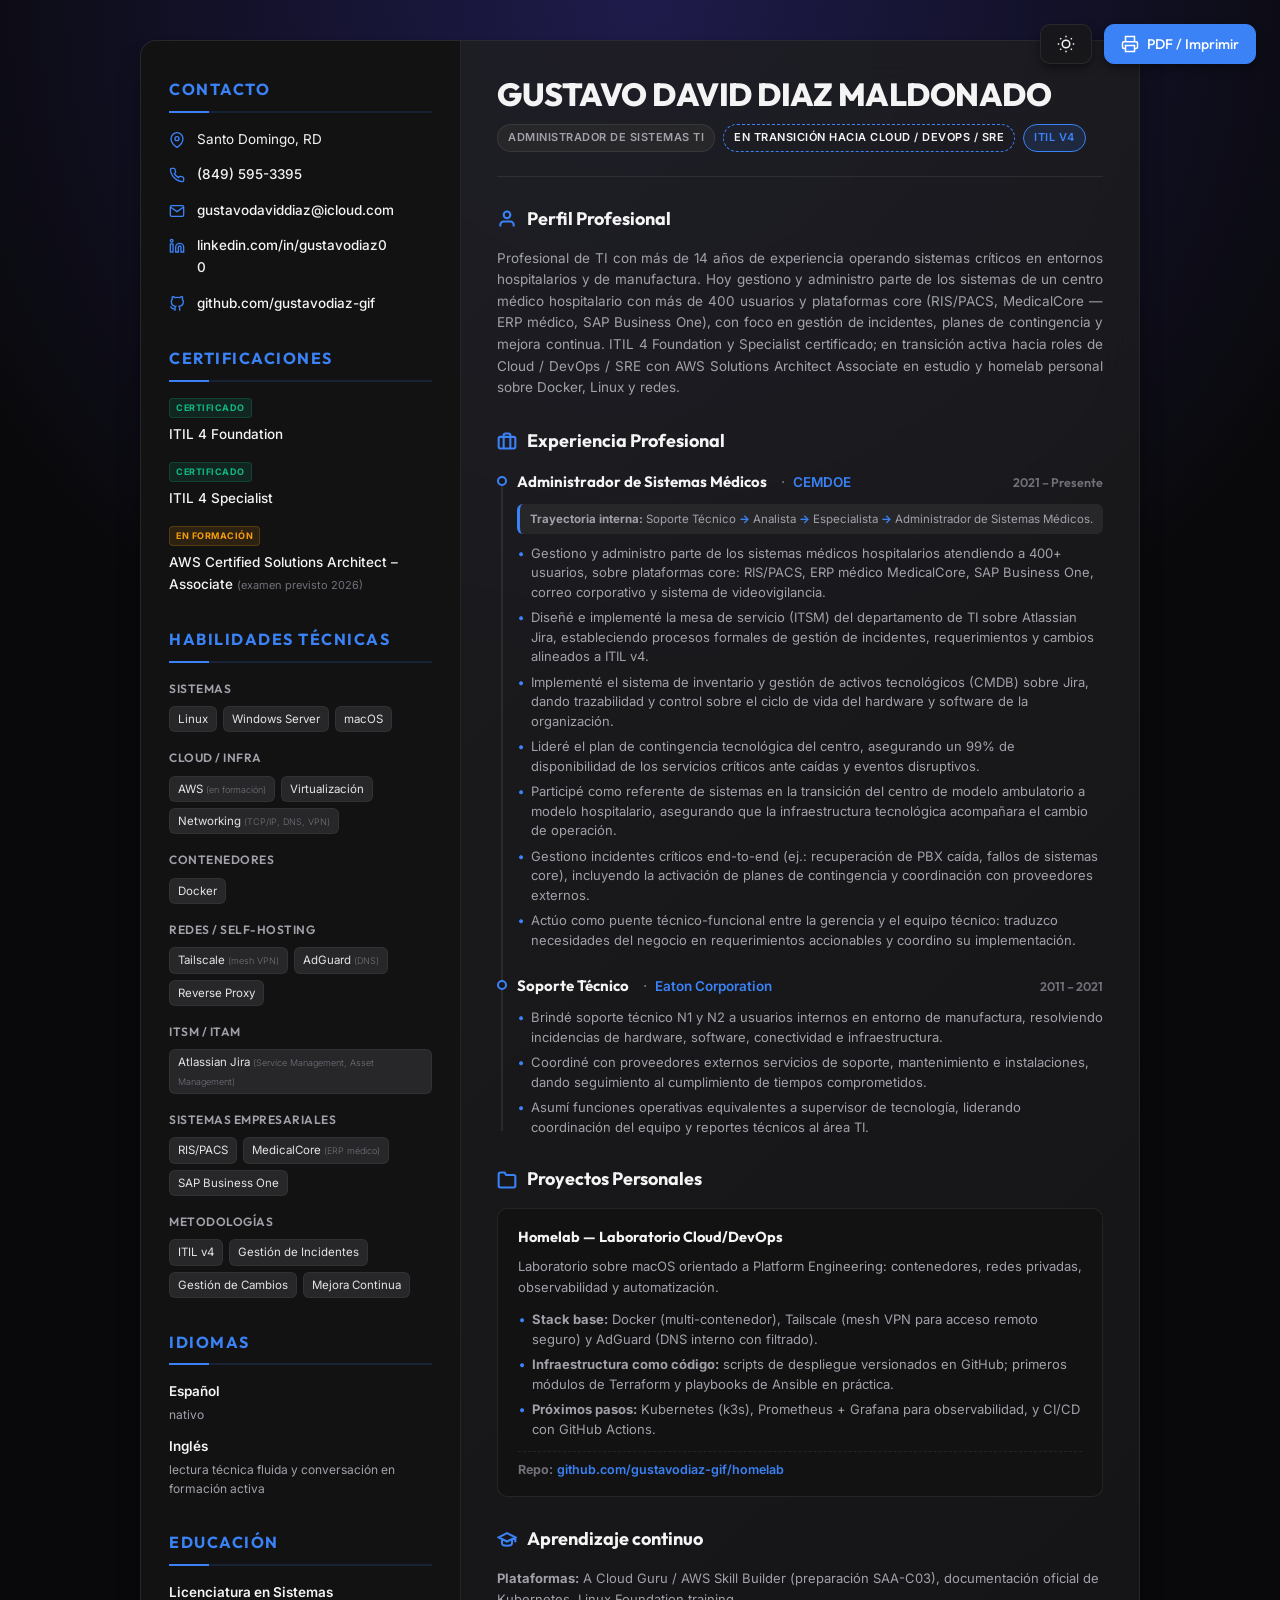
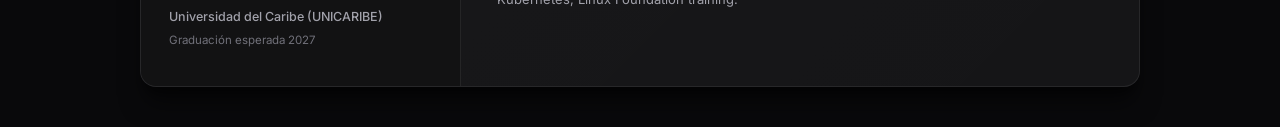
==== index.html @ b0e0de74 "Add files via upload" ====
<!DOCTYPE html>
<html lang="es">
<head>
    <meta charset="UTF-8">
    <meta name="viewport" content="width=device-width, initial-scale=1.0">
    <title>Gustavo David Diaz Maldonado - Administrador de Sistemas TI | Cloud, DevOps & SRE</title>
    <meta name="description" content="CV profesional de Gustavo David Diaz Maldonado, Administrador de Sistemas TI certificado en ITIL v4 y especializándose en Cloud, DevOps y SRE.">
    
    <!-- Open Graph / LinkedIn Metadata -->
    <meta property="og:title" content="Gustavo David Diaz Maldonado - CV Profesional">
    <meta property="og:description" content="Administrador de Sistemas TI en transición activa hacia Cloud / DevOps / SRE. Certificado en ITIL v4. Santo Domingo, RD.">
    <meta property="og:type" content="website">
    <meta property="og:url" content="https://gustavodiaz-gif.github.io/CV/">
    
    <!-- Inline SVG Favicon (Cloud & Code) -->
    <link rel="icon" type="image/svg+xml" href="data:image/svg+xml,<svg xmlns='http://www.w3.org/2000/svg' viewBox='0 0 24 24' fill='%233b82f6'><path d='M19.35 10.04C18.67 6.59 15.64 4 12 4 9.11 4 6.6 5.64 5.35 8.04 2.34 8.36 0 10.91 0 14c0 3.31 2.69 6 6 6h13c2.76 0 5-2.24 5-5 0-2.64-2.05-4.78-4.65-4.96zM19 18H6c-2.21 0-4-1.79-4-4 0-2.05 1.53-3.76 3.56-3.97l1.07-.11.5-.95C8.08 7.14 9.94 6 12 6c2.62 0 4.88 1.86 5.39 4.43l.3 1.5 1.53.11c1.56.1 2.78 1.41 2.78 2.96 0 1.65-1.35 3-3 3z'/></svg>">

    <!-- Google Fonts: Outfit for headings, Inter for body text -->
    <link rel="preconnect" href="https://fonts.googleapis.com">
    <link rel="preconnect" href="https://fonts.gstatic.com" crossorigin>
    <link href="https://fonts.googleapis.com/css2?family=Inter:wght@300;400;500;600;700&family=Outfit:wght@400;500;600;700;800&display=swap" rel="stylesheet">
    <link rel="stylesheet" href="style.css">
</head>
<body class="dark-theme">
    
    <!-- Floating Toolbar for Web Controls -->
    <div class="web-controls" id="webControls">
        <button id="themeToggle" class="control-btn" title="Cambiar Tema" aria-label="Cambiar Tema">
            <svg class="icon sun-icon" viewBox="0 0 24 24" fill="none" stroke="currentColor" stroke-width="2">
                <circle cx="12" cy="12" r="5"></circle>
                <line x1="12" y1="1" x2="12" y2="3"></line>
                <line x1="12" y1="21" x2="12" y2="23"></line>
                <line x1="4.22" y1="4.22" x2="5.64" y2="5.64"></line>
                <line x1="18.36" y1="18.36" x2="19.78" y2="19.78"></line>
                <line x1="1" y1="12" x2="3" y2="12"></line>
                <line x1="21" y1="12" x2="23" y2="12"></line>
                <line x1="4.22" y1="19.78" x2="5.64" y2="18.36"></line>
                <line x1="18.36" y1="5.64" x2="19.78" y2="4.22"></line>
            </svg>
            <svg class="icon moon-icon" viewBox="0 0 24 24" fill="none" stroke="currentColor" stroke-width="2">
                <path d="M21 12.79A9 9 0 1 1 11.21 3 7 7 0 0 0 21 12.79z"></path>
            </svg>
        </button>
        <button id="printBtn" class="control-btn primary-btn" title="Guardar PDF / Imprimir" aria-label="Guardar PDF / Imprimir">
            <svg class="icon" viewBox="0 0 24 24" fill="none" stroke="currentColor" stroke-width="2">
                <polyline points="6 9 6 2 18 2 18 9"></polyline>
                <path d="M6 18H4a2 2 0 0 1-2-2v-5a2 2 0 0 1 2-2h16a2 2 0 0 1 2 2v5a2 2 0 0 1-2 2h-2"></path>
                <rect x="6" y="14" width="12" height="8"></rect>
            </svg>
            <span>PDF / Imprimir</span>
            <span class="btn-tooltip">Destino: 'Guardar como PDF'</span>
        </button>
    </div>

    <!-- Main CV Wrapper -->
    <div class="cv-wrapper" id="cvWrapper">
        <div class="cv-container">
            
            <!-- Left Sidebar (Contact, Education, Certs, Skills, Languages) -->
            <aside class="cv-sidebar">
                
                <!-- Contact Section -->
                <section class="sidebar-section contact-info-section">
                    <h2 class="sidebar-title">Contacto</h2>
                    <ul class="contact-list">
                        <li>
                            <svg class="contact-icon" viewBox="0 0 24 24" fill="none" stroke="currentColor" stroke-width="2">
                                <path d="M21 10c0 7-9 13-9 13s-9-6-9-13a9 9 0 0 1 18 0z"></path>
                                <circle cx="12" cy="10" r="3"></circle>
                            </svg>
                            <span>Santo Domingo, RD</span>
                        </li>
                        <li class="contact-item">
                            <svg class="contact-icon" viewBox="0 0 24 24" fill="none" stroke="currentColor" stroke-width="2">
                                <path d="M22 16.92v3a2 2 0 0 1-2.18 2 19.79 19.79 0 0 1-8.63-3.07 19.5 19.5 0 0 1-6-6 19.79 19.79 0 0 1-3.07-8.67A2 2 0 0 1 4.11 2h3a2 2 0 0 1 2 1.72 12.84 12.84 0 0 0 .7 2.81 2 2 0 0 1-.45 2.11L8.09 9.91a16 16 0 0 0 6 6l1.27-1.27a2 2 0 0 1 2.11-.45 12.84 12.84 0 0 0 2.81.7A2 2 0 0 1 22 16.92z"></path>
                            </svg>
                            <a href="tel:+18495953395">(849) 595-3395</a>
                            <button class="copy-btn" data-copy="(849) 595-3395" title="Copiar Teléfono" aria-label="Copiar Teléfono">
                                <svg class="copy-btn-icon" viewBox="0 0 24 24" fill="none" stroke="currentColor" stroke-width="2.5">
                                    <rect x="9" y="9" width="13" height="13" rx="2" ry="2"></rect>
                                    <path d="M5 15H4a2 2 0 0 1-2-2V4a2 2 0 0 1 2-2h9a2 2 0 0 1 2 2v1"></path>
                                </svg>
                                <span class="copy-tooltip">Copiar</span>
                            </button>
                        </li>
                        <li class="contact-item">
                            <svg class="contact-icon" viewBox="0 0 24 24" fill="none" stroke="currentColor" stroke-width="2">
                                <path d="M4 4h16c1.1 0 2 .9 2 2v12c0 1.1-.9 2-2 2H4c-1.1 0-2-.9-2-2V6c0-1.1.9-2 2-2z"></path>
                                <polyline points="22,6 12,13 2,6"></polyline>
                            </svg>
                            <a href="mailto:gustavodaviddiaz@icloud.com">gustavodaviddiaz@icloud.com</a>
                            <button class="copy-btn" data-copy="gustavodaviddiaz@icloud.com" title="Copiar Correo" aria-label="Copiar Correo">
                                <svg class="copy-btn-icon" viewBox="0 0 24 24" fill="none" stroke="currentColor" stroke-width="2.5">
                                    <rect x="9" y="9" width="13" height="13" rx="2" ry="2"></rect>
                                    <path d="M5 15H4a2 2 0 0 1-2-2V4a2 2 0 0 1 2-2h9a2 2 0 0 1 2 2v1"></path>
                                </svg>
                                <span class="copy-tooltip">Copiar</span>
                            </button>
                        </li>
                        <li class="contact-item">
                            <svg class="contact-icon" viewBox="0 0 24 24" fill="none" stroke="currentColor" stroke-width="2">
                                <path d="M16 8a6 6 0 0 1 6 6v7h-4v-7a2 2 0 0 0-2-2 2 2 0 0 0-2 2v7h-4v-7a6 6 0 0 1 6-6z"></path>
                                <rect x="2" y="9" width="4" height="12"></rect>
                                <circle cx="4" cy="4" r="2"></circle>
                            </svg>
                            <a href="https://linkedin.com/in/gustavodiaz00" target="_blank" rel="noopener noreferrer">linkedin.com/in/gustavodiaz00</a>
                            <button class="copy-btn" data-copy="https://linkedin.com/in/gustavodiaz00" title="Copiar LinkedIn" aria-label="Copiar LinkedIn">
                                <svg class="copy-btn-icon" viewBox="0 0 24 24" fill="none" stroke="currentColor" stroke-width="2.5">
                                    <rect x="9" y="9" width="13" height="13" rx="2" ry="2"></rect>
                                    <path d="M5 15H4a2 2 0 0 1-2-2V4a2 2 0 0 1 2-2h9a2 2 0 0 1 2 2v1"></path>
                                </svg>
                                <span class="copy-tooltip">Copiar</span>
                            </button>
                        </li>
                        <li class="contact-item">
                            <svg class="contact-icon" viewBox="0 0 24 24" fill="none" stroke="currentColor" stroke-width="2">
                                <path d="M9 19c-5 1.5-5-2.5-7-3m14 6v-3.87a3.37 3.37 0 0 0-.94-2.61c3.14-.35 6.44-1.54 6.44-7A5.44 5.44 0 0 0 20 4.77 5.07 5.07 0 0 0 19.91 1S18.73.65 16 2.48a13.38 13.38 0 0 0-7 0C6.27.65 5.09 1 5.09 1A5.07 5.07 0 0 0 5 4.77a5.44 5.44 0 0 0-1.5 3.78c0 5.42 3.3 6.61 6.44 7A3.37 3.37 0 0 0 9 18.13V22"></path>
                            </svg>
                            <a href="https://github.com/gustavodiaz-gif" target="_blank" rel="noopener noreferrer">github.com/gustavodiaz-gif</a>
                            <button class="copy-btn" data-copy="https://github.com/gustavodiaz-gif" title="Copiar GitHub" aria-label="Copiar GitHub">
                                <svg class="copy-btn-icon" viewBox="0 0 24 24" fill="none" stroke="currentColor" stroke-width="2.5">
                                    <rect x="9" y="9" width="13" height="13" rx="2" ry="2"></rect>
                                    <path d="M5 15H4a2 2 0 0 1-2-2V4a2 2 0 0 1 2-2h9a2 2 0 0 1 2 2v1"></path>
                                </svg>
                                <span class="copy-tooltip">Copiar</span>
                            </button>
                        </li>
                    </ul>
                </section>

                <!-- Certifications Section -->
                <section class="sidebar-section certifications-section">
                    <h2 class="sidebar-title">Certificaciones</h2>
                    <ul class="certs-list">
                        <li>
                            <div class="cert-status-badge active">Certificado</div>
                            <span class="cert-name">ITIL 4 Foundation</span>
                        </li>
                        <li>
                            <div class="cert-status-badge active">Certificado</div>
                            <span class="cert-name">ITIL 4 Specialist</span>
                        </li>
                        <li>
                            <div class="cert-status-badge learning">En formación</div>
                            <span class="cert-name">AWS Certified Solutions Architect – Associate <span class="cert-meta">(examen previsto 2026)</span></span>
                        </li>
                    </ul>
                </section>

                <!-- Skills Section -->
                <section class="sidebar-section skills-section">
                    <h2 class="sidebar-title">Habilidades Técnicas</h2>
                    
                    <div class="skill-group">
                        <h3>Sistemas</h3>
                        <div class="skill-badges">
                            <span class="skill-badge">Linux</span>
                            <span class="skill-badge">Windows Server</span>
                            <span class="skill-badge">macOS</span>
                        </div>
                    </div>

                    <div class="skill-group">
                        <h3>Cloud / Infra</h3>
                        <div class="skill-badges">
                            <span class="skill-badge">AWS <small>(en formación)</small></span>
                            <span class="skill-badge">Virtualización</span>
                            <span class="skill-badge">Networking <small>(TCP/IP, DNS, VPN)</small></span>
                        </div>
                    </div>

                    <div class="skill-group">
                        <h3>Contenedores</h3>
                        <div class="skill-badges">
                            <span class="skill-badge">Docker</span>
                        </div>
                    </div>

                    <div class="skill-group">
                        <h3>Redes / Self-Hosting</h3>
                        <div class="skill-badges">
                            <span class="skill-badge">Tailscale <small>(mesh VPN)</small></span>
                            <span class="skill-badge">AdGuard <small>(DNS)</small></span>
                            <span class="skill-badge">Reverse Proxy</span>
                        </div>
                    </div>

                    <div class="skill-group">
                        <h3>ITSM / ITAM</h3>
                        <div class="skill-badges">
                            <span class="skill-badge">Atlassian Jira <small>(Service Management, Asset Management)</small></span>
                        </div>
                    </div>

                    <div class="skill-group">
                        <h3>Sistemas Empresariales</h3>
                        <div class="skill-badges">
                            <span class="skill-badge">RIS/PACS</span>
                            <span class="skill-badge">MedicalCore <small>(ERP médico)</small></span>
                            <span class="skill-badge">SAP Business One</span>
                        </div>
                    </div>

                    <div class="skill-group">
                        <h3>Metodologías</h3>
                        <div class="skill-badges">
                            <span class="skill-badge">ITIL v4</span>
                            <span class="skill-badge">Gestión de Incidentes</span>
                            <span class="skill-badge">Gestión de Cambios</span>
                            <span class="skill-badge">Mejora Continua</span>
                        </div>
                    </div>
                </section>

                <!-- Languages Section -->
                <section class="sidebar-section languages-section">
                    <h2 class="sidebar-title">Idiomas</h2>
                    <ul class="languages-list">
                        <li>
                            <span class="lang-name">Español</span>
                            <span class="lang-level">nativo</span>
                        </li>
                        <li>
                            <span class="lang-name">Inglés</span>
                            <span class="lang-level">lectura técnica fluida y conversación en formación activa</span>
                        </li>
                    </ul>
                </section>

                <!-- Education Section -->
                <section class="sidebar-section education-section">
                    <h2 class="sidebar-title">Educación</h2>
                    <div class="education-item">
                        <span class="edu-degree">Licenciatura en Sistemas</span>
                        <span class="edu-school">Universidad del Caribe (UNICARIBE)</span>
                        <span class="edu-date">Graduación esperada 2027</span>
                    </div>
                </section>

            </aside>

            <!-- Right Main Column (Profile, Experience, Projects) -->
            <main class="cv-main">
                
                <!-- Main Header -->
                <header class="cv-header">
                    <h1 class="cv-name">GUSTAVO DAVID DIAZ MALDONADO</h1>
                    <div class="cv-titles">
                        <span class="title-badge">Administrador de Sistemas TI</span>
                        <span class="title-badge outline">En transición hacia Cloud / DevOps / SRE</span>
                        <span class="title-badge active-accent">ITIL v4</span>
                    </div>
                </header>

                <!-- Professional Profile -->
                <section class="main-section profile-section">
                    <h2 class="section-title">
                        <svg class="section-icon" viewBox="0 0 24 24" fill="none" stroke="currentColor" stroke-width="2.5">
                            <path d="M20 21v-2a4 4 0 0 0-4-4H8a4 4 0 0 0-4 4v2"></path>
                            <circle cx="12" cy="7" r="4"></circle>
                        </svg>
                        Perfil Profesional
                    </h2>
                    <p class="profile-text">
                        Profesional de TI con más de 14 años de experiencia operando sistemas críticos en entornos hospitalarios y de manufactura. Hoy gestiono y administro parte de los sistemas de un centro médico hospitalario con más de 400 usuarios y plataformas core (RIS/PACS, MedicalCore — ERP médico, SAP Business One), con foco en gestión de incidentes, planes de contingencia y mejora continua. ITIL 4 Foundation y Specialist certificado; en transición activa hacia roles de Cloud / DevOps / SRE con AWS Solutions Architect Associate en estudio y homelab personal sobre Docker, Linux y redes.
                    </p>
                </section>

                <!-- Professional Experience -->
                <section class="main-section experience-section">
                    <h2 class="section-title">
                        <svg class="section-icon" viewBox="0 0 24 24" fill="none" stroke="currentColor" stroke-width="2.5">
                            <rect x="2" y="7" width="20" height="14" rx="2" ry="2"></rect>
                            <path d="M16 21V5a2 2 0 0 0-2-2h-4a2 2 0 0 0-2 2v16"></path>
                        </svg>
                        Experiencia Profesional
                    </h2>
                    
                    <div class="timeline">
                        
                        <!-- Job 1: CEMDOE -->
                        <article class="timeline-item">
                            <div class="timeline-marker"></div>
                            <div class="timeline-content">
                                <div class="job-header">
                                    <h3 class="job-role">Administrador de Sistemas Médicos</h3>
                                    <span class="job-company">CEMDOE</span>
                                    <span class="job-date">2021 – Presente</span>
                                </div>
                                
                                <div class="job-trajectory">
                                    <strong>Trayectoria interna:</strong> Soporte Técnico <span>→</span> Analista <span>→</span> Especialista <span>→</span> Administrador de Sistemas Médicos.
                                </div>

                                <ul class="job-bullet-points">
                                    <li>Gestiono y administro parte de los sistemas médicos hospitalarios atendiendo a 400+ usuarios, sobre plataformas core: RIS/PACS, ERP médico MedicalCore, SAP Business One, correo corporativo y sistema de videovigilancia.</li>
                                    <li>Diseñé e implementé la mesa de servicio (ITSM) del departamento de TI sobre Atlassian Jira, estableciendo procesos formales de gestión de incidentes, requerimientos y cambios alineados a ITIL v4.</li>
                                    <li>Implementé el sistema de inventario y gestión de activos tecnológicos (CMDB) sobre Jira, dando trazabilidad y control sobre el ciclo de vida del hardware y software de la organización.</li>
                                    <li>Lideré el plan de contingencia tecnológica del centro, asegurando un 99% de disponibilidad de los servicios críticos ante caídas y eventos disruptivos.</li>
                                    <li>Participé como referente de sistemas en la transición del centro de modelo ambulatorio a modelo hospitalario, asegurando que la infraestructura tecnológica acompañara el cambio de operación.</li>
                                    <li>Gestiono incidentes críticos end-to-end (ej.: recuperación de PBX caída, fallos de sistemas core), incluyendo la activación de planes de contingencia y coordinación con proveedores externos.</li>
                                    <li>Actúo como puente técnico-funcional entre la gerencia y el equipo técnico: traduzco necesidades del negocio en requerimientos accionables y coordino su implementación.</li>
                                </ul>
                            </div>
                        </article>

                        <!-- Job 2: Eaton Corporation -->
                        <article class="timeline-item">
                            <div class="timeline-marker"></div>
                            <div class="timeline-content">
                                <div class="job-header">
                                    <h3 class="job-role">Soporte Técnico</h3>
                                    <span class="job-company">Eaton Corporation</span>
                                    <span class="job-date">2011 – 2021</span>
                                </div>

                                <ul class="job-bullet-points">
                                    <li>Brindé soporte técnico N1 y N2 a usuarios internos en entorno de manufactura, resolviendo incidencias de hardware, software, conectividad e infraestructura.</li>
                                    <li>Coordiné con proveedores externos servicios de soporte, mantenimiento e instalaciones, dando seguimiento al cumplimiento de tiempos comprometidos.</li>
                                    <li>Asumí funciones operativas equivalentes a supervisor de tecnología, liderando coordinación del equipo y reportes técnicos al área TI.</li>
                                </ul>
                            </div>
                        </article>

                    </div>
                </section>

                <!-- Personal Projects -->
                <section class="main-section projects-section">
                    <h2 class="section-title">
                        <svg class="section-icon" viewBox="0 0 24 24" fill="none" stroke="currentColor" stroke-width="2.5">
                            <path d="M22 19a2 2 0 0 1-2 2H4a2 2 0 0 1-2-2V5a2 2 0 0 1 2-2h5l2 3h9a2 2 0 0 1 2 2z"></path>
                        </svg>
                        Proyectos Personales
                    </h2>
                    
                    <div class="project-card">
                        <div class="project-header">
                            <h3 class="project-name">Homelab — Laboratorio Cloud/DevOps</h3>
                        </div>
                        <p class="project-description">
                            Laboratorio sobre macOS orientado a Platform Engineering: contenedores, redes privadas, observabilidad y automatización.
                        </p>
                        <ul class="project-bullet-points">
                            <li><strong>Stack base:</strong> Docker (multi-contenedor), Tailscale (mesh VPN para acceso remoto seguro) y AdGuard (DNS interno con filtrado).</li>
                            <li><strong>Infraestructura como código:</strong> scripts de despliegue versionados en GitHub; primeros módulos de Terraform y playbooks de Ansible en práctica.</li>
                            <li><strong>Próximos pasos:</strong> Kubernetes (k3s), Prometheus + Grafana para observabilidad, y CI/CD con GitHub Actions.</li>
                        </ul>
                        <div class="project-repo">
                            <strong>Repo:</strong> <a href="https://github.com/gustavodiaz-gif/homelab" target="_blank" rel="noopener noreferrer">github.com/gustavodiaz-gif/homelab</a>
                        </div>
                    </div>
                </section>

                <!-- Continuous Learning Section -->
                <section class="main-section learning-section">
                    <h2 class="section-title">
                        <svg class="section-icon" viewBox="0 0 24 24" fill="none" stroke="currentColor" stroke-width="2.5">
                            <path d="M22 10v6M2 10l10-5 10 5-10 5z"></path>
                            <path d="M6 12v5c0 2 2 3 6 3s6-1 6-3v-5"></path>
                        </svg>
                        Aprendizaje continuo
                    </h2>
                    <p class="learning-text">
                        <strong>Plataformas:</strong> A Cloud Guru / AWS Skill Builder (preparación SAA-C03), documentación oficial de Kubernetes, Linux Foundation training.
                    </p>
                </section>

            </main>

        </div>
    </div>

    <!-- Script connection -->
    <script src="script.js"></script>
</body>
</html>
---- style.css ----
/* ==========================================================================
   Base & Reset Styles
   ========================================================================== */
:root {
    /* Fonts */
    --font-primary: 'Inter', -apple-system, BlinkMacSystemFont, "Segoe UI", Roboto, Helvetica, Arial, sans-serif;
    --font-heading: 'Outfit', var(--font-primary);

    /* Transition Speeds */
    --transition-fast: 0.2s ease;
    --transition-normal: 0.3s ease;
    --transition-slow: 0.5s cubic-bezier(0.16, 1, 0.3, 1);

    /* Layout metrics */
    --border-radius-sm: 6px;
    --border-radius-md: 10px;
    --border-radius-lg: 16px;
    --container-width: 1000px;
}

/* Dark Theme Variables */
.dark-theme {
    --bg-page: #09090b;
    --bg-page-gradient: radial-gradient(circle at 50% 0%, #1e1b4b 0%, #09090b 70%);
    --bg-container: rgba(24, 24, 27, 0.85);
    --bg-sidebar: rgba(18, 18, 20, 0.95);
    --border-color: rgba(255, 255, 255, 0.08);
    --border-hover: rgba(255, 255, 255, 0.15);
    
    --text-primary: #f4f4f5;
    --text-secondary: #a1a1aa;
    --text-muted: #71717a;
    
    --accent-primary: #3b82f6;
    --accent-hover: #60a5fa;
    --accent-light: rgba(59, 130, 246, 0.15);
    --accent-glow: rgba(59, 130, 246, 0.3);
    
    --badge-bg: #27272a;
    --badge-text: #e4e4e7;
    --badge-border: rgba(255, 255, 255, 0.05);
    
    --timeline-dot-border: #3b82f6;
    --timeline-line: rgba(255, 255, 255, 0.08);
    
    --shadow-sm: 0 1px 2px rgba(0, 0, 0, 0.5);
    --shadow-md: 0 4px 10px rgba(0, 0, 0, 0.4);
    --shadow-lg: 0 20px 25px -5px rgba(0, 0, 0, 0.5), 0 10px 10px -5px rgba(0, 0, 0, 0.4);
    
    --backdrop-blur: 20px;
    --glass-shimmer: linear-gradient(135deg, rgba(255,255,255,0.03) 0%, rgba(255,255,255,0) 100%);
}

/* Light Theme Variables */
.light-theme {
    --bg-page: #f4f4f5;
    --bg-page-gradient: radial-gradient(circle at 50% 0%, #e0e7ff 0%, #f4f4f5 80%);
    --bg-container: rgba(255, 255, 255, 0.9);
    --bg-sidebar: #f8fafc;
    --border-color: rgba(0, 0, 0, 0.08);
    --border-hover: rgba(0, 0, 0, 0.15);
    
    --text-primary: #0f172a;
    --text-secondary: #475569;
    --text-muted: #64748b;
    
    --accent-primary: #2563eb;
    --accent-hover: #1d4ed8;
    --accent-light: rgba(37, 99, 216, 0.08);
    --accent-glow: rgba(37, 99, 216, 0.2);
    
    --badge-bg: #e2e8f0;
    --badge-text: #1e293b;
    --badge-border: rgba(0, 0, 0, 0.03);
    
    --timeline-dot-border: #2563eb;
    --timeline-line: rgba(0, 0, 0, 0.08);
    
    --shadow-sm: 0 1px 2px rgba(0, 0, 0, 0.05);
    --shadow-md: 0 4px 6px -1px rgba(0, 0, 0, 0.05), 0 2px 4px -1px rgba(0, 0, 0, 0.03);
    --shadow-lg: 0 10px 25px -5px rgba(0, 0, 0, 0.05), 0 8px 10px -6px rgba(0, 0, 0, 0.05);
    
    --backdrop-blur: 15px;
    --glass-shimmer: linear-gradient(135deg, rgba(255,255,255,0.6) 0%, rgba(255,255,255,0) 100%);
}

* {
    box-sizing: border-box;
    margin: 0;
    padding: 0;
}

body {
    font-family: var(--font-primary);
    background-color: var(--bg-page);
    background-image: var(--bg-page-gradient);
    background-attachment: fixed;
    color: var(--text-primary);
    line-height: 1.6;
    display: flex;
    justify-content: center;
    align-items: center;
    min-height: 100vh;
    padding: 40px 20px;
    transition: background-color var(--transition-normal), color var(--transition-normal);
    -webkit-font-smoothing: antialiased;
}

a {
    color: inherit;
    text-decoration: none;
    transition: color var(--transition-fast);
}

a:hover {
    color: var(--accent-primary);
}

ul {
    list-style: none;
}

/* ==========================================================================
   Web Interface Controls
   ========================================================================== */
.web-controls {
    position: fixed;
    top: 24px;
    right: 24px;
    display: flex;
    gap: 12px;
    z-index: 100;
}

.control-btn {
    display: flex;
    align-items: center;
    justify-content: center;
    gap: 8px;
    background-color: var(--bg-container);
    border: 1px solid var(--border-color);
    color: var(--text-primary);
    padding: 10px 16px;
    border-radius: var(--border-radius-md);
    cursor: pointer;
    font-family: var(--font-heading);
    font-weight: 500;
    font-size: 14px;
    box-shadow: var(--shadow-md);
    backdrop-filter: blur(10px);
    -webkit-backdrop-filter: blur(10px);
    transition: all var(--transition-fast);
}

.control-btn:hover {
    background-color: var(--accent-light);
    border-color: var(--accent-primary);
    transform: translateY(-2px);
    box-shadow: var(--shadow-lg), 0 0 10px var(--accent-glow);
}

.control-btn:active {
    transform: translateY(0);
}

.primary-btn {
    background-color: var(--accent-primary);
    color: #ffffff;
    border-color: var(--accent-primary);
}

.primary-btn:hover {
    background-color: var(--accent-hover);
    color: #ffffff;
}

.icon {
    width: 18px;
    height: 18px;
}

/* Sun/Moon Toggle Visibility */
.dark-theme .sun-icon { display: block; }
.dark-theme .moon-icon { display: none; }
.light-theme .sun-icon { display: none; }
.light-theme .moon-icon { display: block; }


/* ==========================================================================
   CV Layout & Wrapper
   ========================================================================== */
.cv-wrapper {
    width: 100%;
    max-width: var(--container-width);
    animation: fadeInUp var(--transition-slow);
}

.cv-container {
    display: grid;
    grid-template-columns: 320px 1fr;
    background-color: var(--bg-container);
    border: 1px solid var(--border-color);
    border-radius: var(--border-radius-lg);
    box-shadow: var(--shadow-lg);
    overflow: hidden;
    backdrop-filter: blur(var(--backdrop-blur));
    -webkit-backdrop-filter: blur(var(--backdrop-blur));
    position: relative;
}

/* Shimmer overlay for extra tech vibe */
.cv-container::before {
    content: '';
    position: absolute;
    top: 0;
    left: 0;
    right: 0;
    bottom: 0;
    background: var(--glass-shimmer);
    pointer-events: none;
    z-index: 1;
}

/* ==========================================================================
   Sidebar Styling (Left Column)
   ========================================================================== */
.cv-sidebar {
    background-color: var(--bg-sidebar);
    border-right: 1px solid var(--border-color);
    padding: 36px 28px;
    display: flex;
    flex-direction: column;
    gap: 32px;
    position: relative;
    z-index: 2;
}

.sidebar-section {
    display: flex;
    flex-direction: column;
    gap: 16px;
}

.sidebar-title {
    font-family: var(--font-heading);
    font-size: 16px;
    font-weight: 700;
    text-transform: uppercase;
    letter-spacing: 1.5px;
    color: var(--accent-primary);
    border-bottom: 2px solid var(--accent-light);
    padding-bottom: 8px;
    position: relative;
}

.sidebar-title::after {
    content: '';
    position: absolute;
    bottom: -2px;
    left: 0;
    width: 40px;
    height: 2px;
    background-color: var(--accent-primary);
}

/* Contact List */
.contact-list {
    display: flex;
    flex-direction: column;
    gap: 14px;
}

.contact-list li {
    display: flex;
    align-items: flex-start;
    gap: 12px;
    font-size: 13.5px;
}

.contact-icon {
    width: 16px;
    height: 16px;
    color: var(--accent-primary);
    flex-shrink: 0;
    margin-top: 3px;
}

.contact-list a {
    word-break: break-all;
    font-weight: 500;
}

/* Certifications */
.certs-list {
    display: flex;
    flex-direction: column;
    gap: 16px;
}

.certs-list li {
    display: flex;
    flex-direction: column;
    gap: 6px;
}

.cert-name {
    font-size: 13.5px;
    font-weight: 500;
    color: var(--text-primary);
}

.cert-meta {
    font-size: 11px;
    color: var(--text-muted);
    font-weight: 400;
}

.cert-status-badge {
    align-self: flex-start;
    font-size: 9px;
    text-transform: uppercase;
    font-weight: 700;
    letter-spacing: 0.5px;
    padding: 2px 6px;
    border-radius: 4px;
}

.cert-status-badge.active {
    background-color: rgba(16, 185, 129, 0.12);
    color: #10b981;
    border: 1px solid rgba(16, 185, 129, 0.2);
}

.cert-status-badge.learning {
    background-color: rgba(245, 158, 11, 0.12);
    color: #f59e0b;
    border: 1px solid rgba(245, 158, 11, 0.2);
}

/* Skills Section */
.skill-group {
    display: flex;
    flex-direction: column;
    gap: 8px;
    margin-bottom: 4px;
}

.skill-group h3 {
    font-family: var(--font-heading);
    font-size: 12px;
    font-weight: 600;
    color: var(--text-secondary);
    text-transform: uppercase;
    letter-spacing: 0.5px;
}

.skill-badges {
    display: flex;
    flex-wrap: wrap;
    gap: 6px;
}

.skill-badge {
    font-size: 11.5px;
    background-color: var(--badge-bg);
    color: var(--badge-text);
    border: 1px solid var(--badge-border);
    padding: 3px 8px;
    border-radius: var(--border-radius-sm);
    font-weight: 400;
    transition: all var(--transition-fast);
}

.skill-badge:hover {
    background-color: var(--accent-light);
    border-color: var(--accent-primary);
    color: var(--text-primary);
    transform: translateY(-1px);
}

.skill-badge small {
    font-size: 9px;
    color: var(--text-muted);
    font-weight: 300;
}

/* Languages */
.languages-list {
    display: flex;
    flex-direction: column;
    gap: 12px;
}

.languages-list li {
    display: flex;
    flex-direction: column;
    gap: 2px;
}

.lang-name {
    font-size: 13.5px;
    font-weight: 600;
    color: var(--text-primary);
}

.lang-level {
    font-size: 12px;
    color: var(--text-secondary);
}

/* Education */
.education-item {
    display: flex;
    flex-direction: column;
    gap: 4px;
}

.edu-degree {
    font-size: 13.5px;
    font-weight: 600;
    color: var(--text-primary);
}

.edu-school {
    font-size: 12.5px;
    font-weight: 500;
    color: var(--text-secondary);
}

.edu-date {
    font-size: 11.5px;
    color: var(--text-muted);
}


/* ==========================================================================
   Main Column Styling (Right Column)
   ========================================================================== */
.cv-main {
    padding: 36px 36px;
    display: flex;
    flex-direction: column;
    gap: 28px;
    position: relative;
    z-index: 2;
}

.main-section {
    display: flex;
    flex-direction: column;
    gap: 14px;
}

.section-title {
    font-family: var(--font-heading);
    font-size: 18px;
    font-weight: 700;
    color: var(--text-primary);
    display: flex;
    align-items: center;
    gap: 10px;
}

.section-icon {
    width: 20px;
    height: 20px;
    color: var(--accent-primary);
}

/* Header */
.cv-header {
    display: flex;
    flex-direction: column;
    gap: 12px;
    border-bottom: 1px solid var(--border-color);
    padding-bottom: 24px;
}

.cv-name {
    font-family: var(--font-heading);
    font-size: 32px;
    font-weight: 800;
    line-height: 1.1;
    letter-spacing: -0.5px;
    color: var(--text-primary);
}

.cv-titles {
    display: flex;
    flex-wrap: wrap;
    gap: 8px;
}

.title-badge {
    font-size: 11px;
    font-weight: 600;
    text-transform: uppercase;
    letter-spacing: 0.5px;
    padding: 4px 10px;
    border-radius: 50px;
    background-color: var(--badge-bg);
    color: var(--text-secondary);
    border: 1px solid var(--border-color);
}

.title-badge.active-accent {
    background-color: var(--accent-light);
    color: var(--accent-primary);
    border: 1px solid var(--accent-primary);
}

.title-badge.outline {
    background-color: transparent;
    border: 1px dashed var(--accent-primary);
    color: var(--text-primary);
}

/* Profile Section */
.profile-text {
    font-size: 13.5px;
    line-height: 1.6;
    color: var(--text-secondary);
    text-align: justify;
}

/* Experience / Timeline Section */
.timeline {
    position: relative;
    padding-left: 20px;
    display: flex;
    flex-direction: column;
    gap: 24px;
}

.timeline::before {
    content: '';
    position: absolute;
    top: 6px;
    left: 4px;
    bottom: 6px;
    width: 2px;
    background-color: var(--timeline-line);
}

.timeline-item {
    position: relative;
    transition: transform var(--transition-fast);
}

.timeline-marker {
    position: absolute;
    top: 6px;
    left: -20px;
    width: 10px;
    height: 10px;
    border-radius: 50%;
    background-color: var(--bg-container);
    border: 2px solid var(--timeline-dot-border);
    transition: all var(--transition-fast);
}

.timeline-item:hover .timeline-marker {
    background-color: var(--accent-primary);
    transform: scale(1.3);
    box-shadow: 0 0 8px var(--accent-glow);
}

.timeline-content {
    display: flex;
    flex-direction: column;
    gap: 10px;
}

.job-header {
    display: flex;
    flex-wrap: wrap;
    justify-content: space-between;
    align-items: baseline;
    gap: 6px;
}

.job-role {
    font-family: var(--font-heading);
    font-size: 15px;
    font-weight: 700;
    color: var(--text-primary);
}

.job-company {
    font-size: 13.5px;
    font-weight: 600;
    color: var(--accent-primary);
    margin-right: auto;
    margin-left: 8px;
}

.job-company::before {
    content: '·';
    margin-right: 8px;
    color: var(--text-muted);
}

.job-date {
    font-family: var(--font-heading);
    font-size: 12.5px;
    font-weight: 600;
    color: var(--text-muted);
}

.job-trajectory {
    font-size: 11.5px;
    color: var(--text-secondary);
    background-color: var(--badge-bg);
    padding: 6px 10px;
    border-radius: var(--border-radius-sm);
    border-left: 3px solid var(--accent-primary);
}

.job-trajectory span {
    color: var(--accent-primary);
    font-weight: bold;
}

.job-bullet-points {
    display: flex;
    flex-direction: column;
    gap: 6px;
    padding-left: 14px;
}

.job-bullet-points li {
    font-size: 13px;
    color: var(--text-secondary);
    position: relative;
    line-height: 1.5;
}

.job-bullet-points li::before {
    content: "•";
    color: var(--accent-primary);
    font-weight: bold;
    display: inline-block;
    width: 1em;
    margin-left: -1em;
}

/* Projects Section */
.project-card {
    background-color: var(--bg-sidebar);
    border: 1px solid var(--border-color);
    border-radius: var(--border-radius-md);
    padding: 16px 20px;
    display: flex;
    flex-direction: column;
    gap: 8px;
    transition: all var(--transition-fast);
}

.project-card:hover {
    border-color: var(--accent-primary);
    box-shadow: var(--shadow-sm);
    transform: translateY(-2px);
}

.project-name {
    font-family: var(--font-heading);
    font-size: 14.5px;
    font-weight: 700;
    color: var(--text-primary);
}

.project-description {
    font-size: 13px;
    color: var(--text-secondary);
}

.project-bullet-points {
    display: flex;
    flex-direction: column;
    gap: 6px;
    padding-left: 14px;
    margin-top: 4px;
}

.project-bullet-points li {
    font-size: 13px;
    color: var(--text-secondary);
    position: relative;
    line-height: 1.5;
}

.project-bullet-points li::before {
    content: "•";
    color: var(--accent-primary);
    font-weight: bold;
    display: inline-block;
    width: 1em;
    margin-left: -1em;
}

.project-repo {
    font-size: 12.5px;
    color: var(--text-muted);
    border-top: 1px dashed var(--border-color);
    padding-top: 8px;
    margin-top: 4px;
}

.project-repo a {
    color: var(--accent-primary);
    font-weight: 600;
}

.learning-text {
    font-size: 13px;
    line-height: 1.6;
    color: var(--text-secondary);
}

/* Copy Buttons & Tooltips */
.contact-item {
    position: relative;
    display: flex;
    align-items: center;
    width: 100%;
}

.copy-btn {
    background: transparent;
    border: none;
    padding: 4px;
    margin-left: 6px;
    color: var(--text-muted);
    cursor: pointer;
    border-radius: var(--border-radius-sm);
    display: flex;
    align-items: center;
    justify-content: center;
    position: relative;
    opacity: 0;
    transition: all var(--transition-fast);
}

.contact-item:hover .copy-btn {
    opacity: 1;
}

.copy-btn:hover {
    color: var(--accent-primary);
    background-color: var(--accent-light);
}

.copy-btn-icon {
    width: 12px;
    height: 12px;
}

.copy-tooltip, .btn-tooltip {
    position: absolute;
    bottom: 125%;
    left: 50%;
    transform: translateX(-50%) translateY(4px);
    background-color: var(--bg-container);
    color: var(--text-primary);
    border: 1px solid var(--border-color);
    font-size: 10px;
    font-weight: 600;
    padding: 4px 8px;
    border-radius: 4px;
    white-space: nowrap;
    opacity: 0;
    pointer-events: none;
    box-shadow: var(--shadow-sm);
    transition: all var(--transition-fast);
    z-index: 10;
}

.copy-tooltip::after, .btn-tooltip::after {
    content: '';
    position: absolute;
    top: 100%;
    left: 50%;
    transform: translateX(-50%);
    border-width: 5px;
    border-style: solid;
    border-color: var(--border-color) transparent transparent transparent;
}

.copy-btn:hover .copy-tooltip {
    opacity: 1;
    transform: translateX(-50%) translateY(0);
}

.copy-tooltip.copied-status {
    background-color: #10b981 !important;
    color: #ffffff !important;
    border-color: #10b981 !important;
}

.copy-tooltip.copied-status::after {
    border-color: #10b981 transparent transparent transparent !important;
}

/* Print button tooltip positioning */
.btn-tooltip {
    bottom: -45px;
    left: 50%;
    transform: translateX(-50%) translateY(-4px);
}

.btn-tooltip::after {
    top: auto;
    bottom: 100%;
    border-color: transparent transparent var(--border-color) transparent;
}

.control-btn {
    position: relative;
}

.control-btn:hover .btn-tooltip {
    opacity: 1;
    transform: translateX(-50%) translateY(0);
}

/* Category hover glows (Web view only) */
.skill-group {
    border-radius: var(--border-radius-md);
    padding: 6px;
    margin: -6px;
    transition: all var(--transition-normal);
}

.skill-group:hover {
    background-color: var(--accent-light);
    box-shadow: inset 0 0 10px rgba(59, 130, 246, 0.03);
}

.project-card {
    transition: transform var(--transition-fast), border-color var(--transition-fast), box-shadow var(--transition-fast) !important;
}

.project-card:hover {
    box-shadow: 0 10px 25px -5px var(--accent-glow) !important;
}


/* ==========================================================================
   Animations
   ========================================================================== */
@keyframes fadeInUp {
    from {
        opacity: 0;
        transform: translateY(20px);
    }
    to {
        opacity: 1;
        transform: translateY(0);
    }
}


/* ==========================================================================
   Responsive Breakpoints
   ========================================================================== */
@media (max-width: 768px) {
    body {
        padding: 20px 10px;
    }
    
    .web-controls {
        position: static;
        width: 100%;
        justify-content: flex-end;
        margin-bottom: 16px;
    }

    .cv-container {
        grid-template-columns: 1fr;
    }

    .cv-sidebar {
        border-right: none;
        border-bottom: 1px solid var(--border-color);
        padding: 28px 24px;
    }

    .cv-main {
        padding: 28px 24px;
    }

    .cv-name {
        font-size: 26px;
    }
    
    .job-header {
        flex-direction: column;
        align-items: flex-start;
        gap: 2px;
    }
    
    .job-company {
        margin-left: 0;
    }
    
    .job-company::before {
        display: none;
    }
}


/* ==========================================================================
   Print / PDF Optimization Styles
   ========================================================================== */
@media print {
    /* Set page margins and page size */
    @page {
        size: letter;
        margin: 5mm 8mm 4mm 8mm;
    }

    /* Force light color scheme values by overriding dark-theme and light-theme classes on body */
    body, body.dark-theme, body.light-theme {
        background: #ffffff !important;
        background-image: none !important;
        color: #0f172a !important;
        padding: 0 !important;
        display: block !important;
        min-height: auto !important;
        font-size: 9.6px !important;
        line-height: 1.28 !important;
        
        /* Overriding all theme variables */
        --text-primary: #0f172a !important;
        --text-secondary: #334155 !important;
        --text-muted: #64748b !important;
        --bg-page: #ffffff !important;
        --bg-container: #ffffff !important;
        --bg-sidebar: #f8fafc !important;
        --border-color: #e2e8f0 !important;
        --accent-primary: #1d4ed8 !important; /* Rich Dark Blue */
        --accent-hover: #1e40af !important;
        --accent-light: #eff6ff !important;
        --badge-bg: #f1f5f9 !important;
        --badge-text: #0f172a !important;
        --timeline-line: #cbd5e1 !important;
        --timeline-dot-border: #1d4ed8 !important;
        --shadow-sm: none !important;
        --shadow-md: none !important;
        --shadow-lg: none !important;
    }

    /* Hide Web Controls & Copy Tools */
    .web-controls, 
    #webControls,
    .copy-btn,
    .copy-tooltip,
    .btn-tooltip {
        display: none !important;
    }

    /* Reset skill group hover padding for print */
    .skill-group {
        padding: 0 !important;
        margin: 0 !important;
        background: none !important;
        box-shadow: none !important;
    }


    .cv-wrapper {
        animation: none !important;
        transform: none !important;
        max-width: 100% !important;
        box-shadow: none !important;
    }

    .cv-container {
        display: grid !important;
        grid-template-columns: 195px 1fr !important; /* Slightly narrower sidebar to maximize workspace */
        box-shadow: none !important;
        border: none !important;
        border-radius: 0 !important;
        background: #ffffff !important;
        width: 100% !important;
        overflow: visible !important;
        height: auto !important;
    }

    /* Disable glassmorphism overlays in print */
    .cv-container::before {
        display: none !important;
    }

    /* Sidebar Print */
    .cv-sidebar {
        padding: 4px 10px 4px 0 !important;
        background-color: #f8fafc !important;
        border-right: 1px solid #e2e8f0 !important;
        border-bottom: none !important;
        gap: 10px !important;
        height: 100% !important;
        -webkit-print-color-adjust: exact !important;
        print-color-adjust: exact !important;
    }

    .sidebar-section {
        gap: 5px !important;
    }

    .sidebar-title {
        font-size: 10.5px !important;
        border-bottom-width: 1.5px !important;
        padding-bottom: 2px !important;
        margin-bottom: 1px !important;
    }

    .contact-list {
        gap: 4px !important;
    }

    .contact-list li {
        font-size: 9px !important;
        gap: 5px !important;
    }

    .contact-icon {
        width: 10px !important;
        height: 10px !important;
        margin-top: 1px !important;
    }

    .certs-list {
        gap: 4px !important;
    }
    
    .certs-list li {
        gap: 1px !important;
    }

    .cert-name {
        font-size: 9px !important;
    }

    .cert-status-badge {
        font-size: 6.5px !important;
        padding: 1px 3px !important;
    }

    .skill-group {
        gap: 2px !important;
    }

    .skill-badge {
        font-size: 8px !important;
        padding: 1px 4px !important;
        background-color: #f1f5f9 !important;
        border-color: #e2e8f0 !important;
        color: #0f172a !important;
        -webkit-print-color-adjust: exact !important;
        print-color-adjust: exact !important;
    }

    .skill-badge small {
        font-size: 6.5px !important;
    }

    .languages-list {
        gap: 3px !important;
    }

    .lang-name {
        font-size: 9px !important;
    }

    .lang-level {
        font-size: 8px !important;
    }

    .edu-degree {
        font-size: 9px !important;
    }

    .edu-school {
        font-size: 8px !important;
    }

    .edu-date {
        font-size: 7.5px !important;
    }

    /* Main Content Print */
    .cv-main {
        padding: 4px 0 4px 14px !important;
        gap: 10px !important;
        background: #ffffff !important;
    }

    .main-section {
        gap: 6px !important;
    }

    .cv-header {
        padding-bottom: 6px !important;
        gap: 3px !important;
    }

    .cv-name {
        font-size: 18px !important;
    }

    .title-badge {
        font-size: 7px !important;
        padding: 1.5px 4px !important;
        background-color: #f1f5f9 !important;
        border-color: #cbd5e1 !important;
        color: #334155 !important;
        -webkit-print-color-adjust: exact !important;
        print-color-adjust: exact !important;
    }

    .title-badge.active-accent {
        background-color: #eff6ff !important;
        color: #1d4ed8 !important;
        border-color: #1d4ed8 !important;
    }

    .title-badge.outline {
        border: 1px dashed #1d4ed8 !important;
        color: #0f172a !important;
    }

    .section-title {
        font-size: 12px !important;
        gap: 4px !important;
        margin-bottom: 1px !important;
    }

    .section-icon {
        width: 12px !important;
        height: 12px !important;
    }

    .profile-text {
        font-size: 9.5px !important;
        line-height: 1.4 !important;
    }

    /* Timeline and Experience */
    .timeline {
        gap: 8px !important;
        padding-left: 10px !important;
    }

    .timeline::before {
        left: 2px !important;
        top: 3px !important;
        bottom: 3px !important;
    }

    .timeline-marker {
        width: 5px !important;
        height: 5px !important;
        left: -12px !important;
        top: 3px !important;
        border-width: 1px !important;
    }

    .job-role {
        font-size: 11px !important;
    }

    .job-company {
        font-size: 10px !important;
        margin-left: 3px !important;
    }

    .job-company::before {
        margin-right: 3px !important;
    }

    .job-date {
        font-size: 9.5px !important;
    }

    .job-trajectory {
        font-size: 9px !important;
        padding: 2px 5px !important;
        border-left-width: 2px !important;
        background-color: #f1f5f9 !important;
        margin-bottom: 2px !important;
        -webkit-print-color-adjust: exact !important;
        print-color-adjust: exact !important;
    }

    .job-bullet-points {
        gap: 2px !important;
        padding-left: 8px !important;
    }

    .job-bullet-points li {
        font-size: 9.2px !important;
        line-height: 1.28 !important;
    }

    /* Project card */
    .project-card {
        padding: 8px 12px !important;
        gap: 3px !important;
        border-color: #e2e8f0 !important;
        background-color: #f8fafc !important;
        -webkit-print-color-adjust: exact !important;
        print-color-adjust: exact !important;
    }

    .project-name {
        font-size: 10.5px !important;
    }

    .project-description {
        font-size: 9px !important;
    }

    .project-bullet-points {
        gap: 2px !important;
        padding-left: 8px !important;
        margin-top: 2px !important;
    }

    .project-bullet-points li {
        font-size: 9px !important;
        line-height: 1.3 !important;
    }

    .project-repo {
        font-size: 9px !important;
        padding-top: 3px !important;
        margin-top: 2px !important;
    }

    .learning-text {
        font-size: 9.5px !important;
        line-height: 1.4 !important;
    }

    /* Prevent page breaks and force fit */
    .timeline-item, 
    .project-card, 
    .education-item, 
    .sidebar-section,
    .main-section {
        page-break-inside: avoid !important;
        break-inside: avoid !important;
    }
}
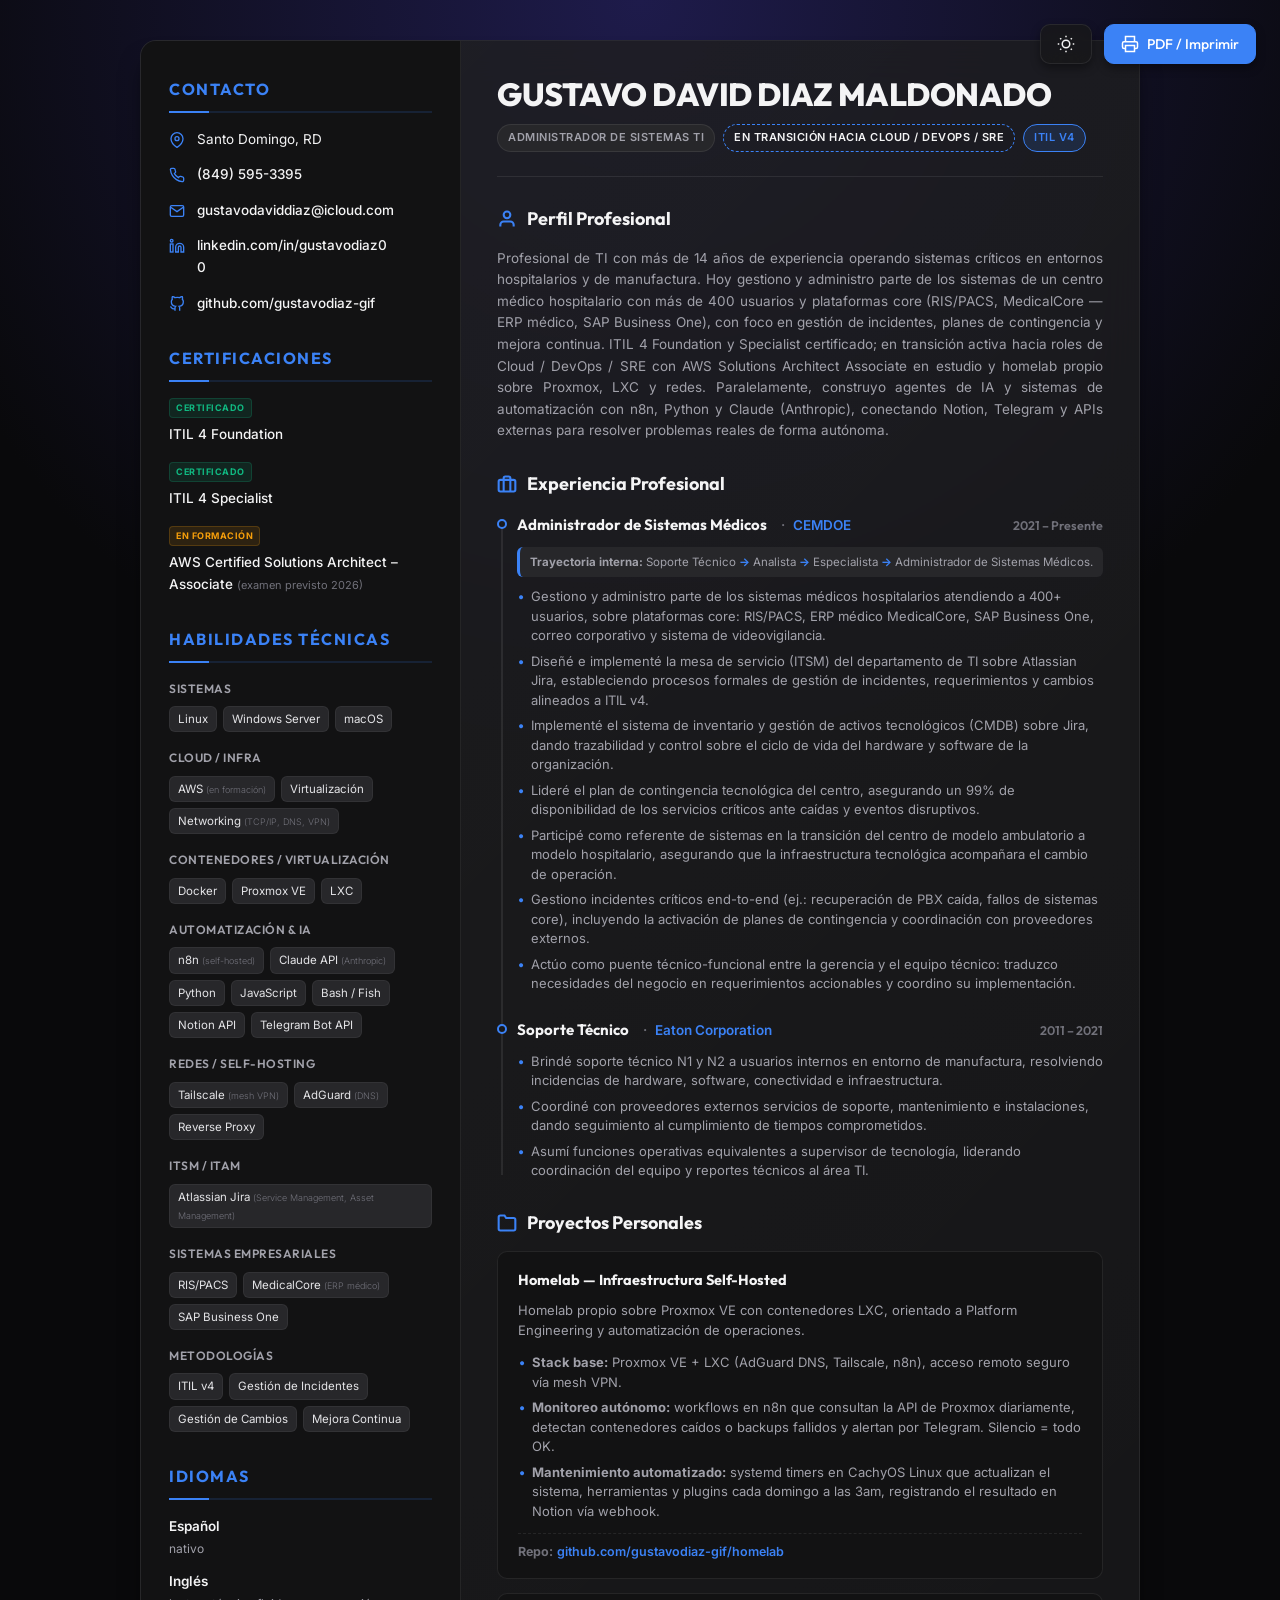
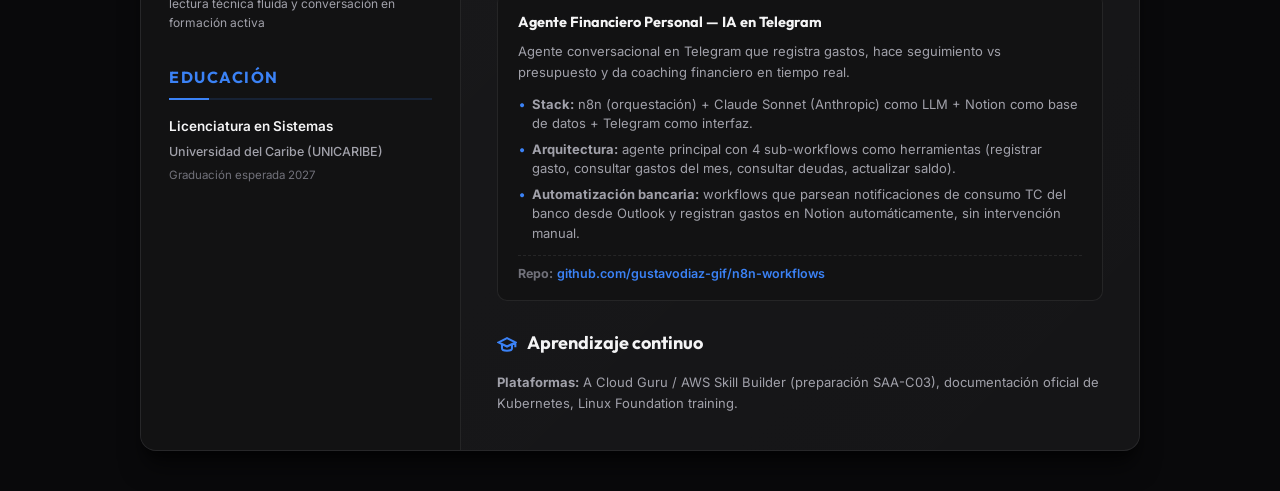
==== commit 9e889541: "update: sync CV with current identity — add AI automation, fix homelab, update skills and projects" ====
--- a/index.html
+++ b/index.html
@@ -3,14 +3,38 @@
 <head>
     <meta charset="UTF-8">
     <meta name="viewport" content="width=device-width, initial-scale=1.0">
-    <title>Gustavo David Diaz Maldonado - Administrador de Sistemas TI | Cloud, DevOps & SRE</title>
-    <meta name="description" content="CV profesional de Gustavo David Diaz Maldonado, Administrador de Sistemas TI certificado en ITIL v4 y especializándose en Cloud, DevOps y SRE.">
-    
+    <title>Gustavo David Diaz Maldonado - Administrador de Sistemas TI | Cloud, DevOps & AI Automation</title>
+    <meta name="description" content="CV profesional de Gustavo David Diaz Maldonado, Administrador de Sistemas TI certificado en ITIL v4, en transición hacia Cloud/DevOps/SRE y constructor de agentes de IA con n8n y Claude.">
+
     <!-- Open Graph / LinkedIn Metadata -->
     <meta property="og:title" content="Gustavo David Diaz Maldonado - CV Profesional">
-    <meta property="og:description" content="Administrador de Sistemas TI en transición activa hacia Cloud / DevOps / SRE. Certificado en ITIL v4. Santo Domingo, RD.">
+    <meta property="og:description" content="Administrador de Sistemas TI en transición activa hacia Cloud / DevOps / SRE. Constructor de agentes de IA con n8n y Claude. Certificado en ITIL v4. Santo Domingo, RD.">
     <meta property="og:type" content="website">
-    <meta property="og:url" content="https://gustavodiaz-gif.github.io/CV/">
+    <meta property="og:url" content="https://gustavodiaz-gif.github.io/cv/">
+    
+    <!-- JSON-LD Structured Data for Person (SEO) -->
+    <script type="application/ld+json">
+    {
+      "@context": "https://schema.org",
+      "@type": "Person",
+      "name": "Gustavo David Diaz Maldonado",
+      "jobTitle": "Administrador de Sistemas TI",
+      "alumniOf": {
+        "@type": "EducationalOrganization",
+        "name": "Universidad del Caribe (UNICARIBE)"
+      },
+      "address": {
+        "@type": "PostalAddress",
+        "addressLocality": "Santo Domingo",
+        "addressCountry": "RD"
+      },
+      "url": "https://gustavodiaz-gif.github.io/cv/",
+      "sameAs": [
+        "https://www.linkedin.com/in/gustavodiaz00",
+        "https://github.com/gustavodiaz-gif"
+      ]
+    }
+    </script>
     
     <!-- Inline SVG Favicon (Cloud & Code) -->
     <link rel="icon" type="image/svg+xml" href="data:image/svg+xml,<svg xmlns='http://www.w3.org/2000/svg' viewBox='0 0 24 24' fill='%233b82f6'><path d='M19.35 10.04C18.67 6.59 15.64 4 12 4 9.11 4 6.6 5.64 5.35 8.04 2.34 8.36 0 10.91 0 14c0 3.31 2.69 6 6 6h13c2.76 0 5-2.24 5-5 0-2.64-2.05-4.78-4.65-4.96zM19 18H6c-2.21 0-4-1.79-4-4 0-2.05 1.53-3.76 3.56-3.97l1.07-.11.5-.95C8.08 7.14 9.94 6 12 6c2.62 0 4.88 1.86 5.39 4.43l.3 1.5 1.53.11c1.56.1 2.78 1.41 2.78 2.96 0 1.65-1.35 3-3 3z'/></svg>">
@@ -26,7 +50,7 @@
     <!-- Floating Toolbar for Web Controls -->
     <div class="web-controls" id="webControls">
         <button id="themeToggle" class="control-btn" title="Cambiar Tema" aria-label="Cambiar Tema">
-            <svg class="icon sun-icon" viewBox="0 0 24 24" fill="none" stroke="currentColor" stroke-width="2">
+            <svg aria-hidden="true" class="icon sun-icon" viewBox="0 0 24 24" fill="none" stroke="currentColor" stroke-width="2">
                 <circle cx="12" cy="12" r="5"></circle>
                 <line x1="12" y1="1" x2="12" y2="3"></line>
                 <line x1="12" y1="21" x2="12" y2="23"></line>
@@ -37,12 +61,12 @@
                 <line x1="4.22" y1="19.78" x2="5.64" y2="18.36"></line>
                 <line x1="18.36" y1="5.64" x2="19.78" y2="4.22"></line>
             </svg>
-            <svg class="icon moon-icon" viewBox="0 0 24 24" fill="none" stroke="currentColor" stroke-width="2">
+            <svg aria-hidden="true" class="icon moon-icon" viewBox="0 0 24 24" fill="none" stroke="currentColor" stroke-width="2">
                 <path d="M21 12.79A9 9 0 1 1 11.21 3 7 7 0 0 0 21 12.79z"></path>
             </svg>
         </button>
         <button id="printBtn" class="control-btn primary-btn" title="Guardar PDF / Imprimir" aria-label="Guardar PDF / Imprimir">
-            <svg class="icon" viewBox="0 0 24 24" fill="none" stroke="currentColor" stroke-width="2">
+            <svg aria-hidden="true" class="icon" viewBox="0 0 24 24" fill="none" stroke="currentColor" stroke-width="2">
                 <polyline points="6 9 6 2 18 2 18 9"></polyline>
                 <path d="M6 18H4a2 2 0 0 1-2-2v-5a2 2 0 0 1 2-2h16a2 2 0 0 1 2 2v5a2 2 0 0 1-2 2h-2"></path>
                 <rect x="6" y="14" width="12" height="8"></rect>
@@ -64,19 +88,19 @@
                     <h2 class="sidebar-title">Contacto</h2>
                     <ul class="contact-list">
                         <li>
-                            <svg class="contact-icon" viewBox="0 0 24 24" fill="none" stroke="currentColor" stroke-width="2">
+                            <svg aria-hidden="true" class="contact-icon" viewBox="0 0 24 24" fill="none" stroke="currentColor" stroke-width="2">
                                 <path d="M21 10c0 7-9 13-9 13s-9-6-9-13a9 9 0 0 1 18 0z"></path>
                                 <circle cx="12" cy="10" r="3"></circle>
                             </svg>
                             <span>Santo Domingo, RD</span>
                         </li>
                         <li class="contact-item">
-                            <svg class="contact-icon" viewBox="0 0 24 24" fill="none" stroke="currentColor" stroke-width="2">
+                            <svg aria-hidden="true" class="contact-icon" viewBox="0 0 24 24" fill="none" stroke="currentColor" stroke-width="2">
                                 <path d="M22 16.92v3a2 2 0 0 1-2.18 2 19.79 19.79 0 0 1-8.63-3.07 19.5 19.5 0 0 1-6-6 19.79 19.79 0 0 1-3.07-8.67A2 2 0 0 1 4.11 2h3a2 2 0 0 1 2 1.72 12.84 12.84 0 0 0 .7 2.81 2 2 0 0 1-.45 2.11L8.09 9.91a16 16 0 0 0 6 6l1.27-1.27a2 2 0 0 1 2.11-.45 12.84 12.84 0 0 0 2.81.7A2 2 0 0 1 22 16.92z"></path>
                             </svg>
                             <a href="tel:+18495953395">(849) 595-3395</a>
                             <button class="copy-btn" data-copy="(849) 595-3395" title="Copiar Teléfono" aria-label="Copiar Teléfono">
-                                <svg class="copy-btn-icon" viewBox="0 0 24 24" fill="none" stroke="currentColor" stroke-width="2.5">
+                                <svg aria-hidden="true" class="copy-btn-icon" viewBox="0 0 24 24" fill="none" stroke="currentColor" stroke-width="2.5">
                                     <rect x="9" y="9" width="13" height="13" rx="2" ry="2"></rect>
                                     <path d="M5 15H4a2 2 0 0 1-2-2V4a2 2 0 0 1 2-2h9a2 2 0 0 1 2 2v1"></path>
                                 </svg>
@@ -84,13 +108,13 @@
                             </button>
                         </li>
                         <li class="contact-item">
-                            <svg class="contact-icon" viewBox="0 0 24 24" fill="none" stroke="currentColor" stroke-width="2">
+                            <svg aria-hidden="true" class="contact-icon" viewBox="0 0 24 24" fill="none" stroke="currentColor" stroke-width="2">
                                 <path d="M4 4h16c1.1 0 2 .9 2 2v12c0 1.1-.9 2-2 2H4c-1.1 0-2-.9-2-2V6c0-1.1.9-2 2-2z"></path>
                                 <polyline points="22,6 12,13 2,6"></polyline>
                             </svg>
                             <a href="mailto:gustavodaviddiaz@icloud.com">gustavodaviddiaz@icloud.com</a>
                             <button class="copy-btn" data-copy="gustavodaviddiaz@icloud.com" title="Copiar Correo" aria-label="Copiar Correo">
-                                <svg class="copy-btn-icon" viewBox="0 0 24 24" fill="none" stroke="currentColor" stroke-width="2.5">
+                                <svg aria-hidden="true" class="copy-btn-icon" viewBox="0 0 24 24" fill="none" stroke="currentColor" stroke-width="2.5">
                                     <rect x="9" y="9" width="13" height="13" rx="2" ry="2"></rect>
                                     <path d="M5 15H4a2 2 0 0 1-2-2V4a2 2 0 0 1 2-2h9a2 2 0 0 1 2 2v1"></path>
                                 </svg>
@@ -98,14 +122,14 @@
                             </button>
                         </li>
                         <li class="contact-item">
-                            <svg class="contact-icon" viewBox="0 0 24 24" fill="none" stroke="currentColor" stroke-width="2">
+                            <svg aria-hidden="true" class="contact-icon" viewBox="0 0 24 24" fill="none" stroke="currentColor" stroke-width="2">
                                 <path d="M16 8a6 6 0 0 1 6 6v7h-4v-7a2 2 0 0 0-2-2 2 2 0 0 0-2 2v7h-4v-7a6 6 0 0 1 6-6z"></path>
                                 <rect x="2" y="9" width="4" height="12"></rect>
                                 <circle cx="4" cy="4" r="2"></circle>
                             </svg>
                             <a href="https://linkedin.com/in/gustavodiaz00" target="_blank" rel="noopener noreferrer">linkedin.com/in/gustavodiaz00</a>
                             <button class="copy-btn" data-copy="https://linkedin.com/in/gustavodiaz00" title="Copiar LinkedIn" aria-label="Copiar LinkedIn">
-                                <svg class="copy-btn-icon" viewBox="0 0 24 24" fill="none" stroke="currentColor" stroke-width="2.5">
+                                <svg aria-hidden="true" class="copy-btn-icon" viewBox="0 0 24 24" fill="none" stroke="currentColor" stroke-width="2.5">
                                     <rect x="9" y="9" width="13" height="13" rx="2" ry="2"></rect>
                                     <path d="M5 15H4a2 2 0 0 1-2-2V4a2 2 0 0 1 2-2h9a2 2 0 0 1 2 2v1"></path>
                                 </svg>
@@ -113,12 +137,12 @@
                             </button>
                         </li>
                         <li class="contact-item">
-                            <svg class="contact-icon" viewBox="0 0 24 24" fill="none" stroke="currentColor" stroke-width="2">
+                            <svg aria-hidden="true" class="contact-icon" viewBox="0 0 24 24" fill="none" stroke="currentColor" stroke-width="2">
                                 <path d="M9 19c-5 1.5-5-2.5-7-3m14 6v-3.87a3.37 3.37 0 0 0-.94-2.61c3.14-.35 6.44-1.54 6.44-7A5.44 5.44 0 0 0 20 4.77 5.07 5.07 0 0 0 19.91 1S18.73.65 16 2.48a13.38 13.38 0 0 0-7 0C6.27.65 5.09 1 5.09 1A5.07 5.07 0 0 0 5 4.77a5.44 5.44 0 0 0-1.5 3.78c0 5.42 3.3 6.61 6.44 7A3.37 3.37 0 0 0 9 18.13V22"></path>
                             </svg>
                             <a href="https://github.com/gustavodiaz-gif" target="_blank" rel="noopener noreferrer">github.com/gustavodiaz-gif</a>
                             <button class="copy-btn" data-copy="https://github.com/gustavodiaz-gif" title="Copiar GitHub" aria-label="Copiar GitHub">
-                                <svg class="copy-btn-icon" viewBox="0 0 24 24" fill="none" stroke="currentColor" stroke-width="2.5">
+                                <svg aria-hidden="true" class="copy-btn-icon" viewBox="0 0 24 24" fill="none" stroke="currentColor" stroke-width="2.5">
                                     <rect x="9" y="9" width="13" height="13" rx="2" ry="2"></rect>
                                     <path d="M5 15H4a2 2 0 0 1-2-2V4a2 2 0 0 1 2-2h9a2 2 0 0 1 2 2v1"></path>
                                 </svg>
@@ -170,9 +194,24 @@
                     </div>
 
                     <div class="skill-group">
-                        <h3>Contenedores</h3>
+                        <h3>Contenedores / Virtualización</h3>
                         <div class="skill-badges">
                             <span class="skill-badge">Docker</span>
+                            <span class="skill-badge">Proxmox VE</span>
+                            <span class="skill-badge">LXC</span>
+                        </div>
+                    </div>
+
+                    <div class="skill-group">
+                        <h3>Automatización & IA</h3>
+                        <div class="skill-badges">
+                            <span class="skill-badge">n8n <small>(self-hosted)</small></span>
+                            <span class="skill-badge">Claude API <small>(Anthropic)</small></span>
+                            <span class="skill-badge">Python</span>
+                            <span class="skill-badge">JavaScript</span>
+                            <span class="skill-badge">Bash / Fish</span>
+                            <span class="skill-badge">Notion API</span>
+                            <span class="skill-badge">Telegram Bot API</span>
                         </div>
                     </div>
 
@@ -255,21 +294,21 @@
                 <!-- Professional Profile -->
                 <section class="main-section profile-section">
                     <h2 class="section-title">
-                        <svg class="section-icon" viewBox="0 0 24 24" fill="none" stroke="currentColor" stroke-width="2.5">
+                        <svg aria-hidden="true" class="section-icon" viewBox="0 0 24 24" fill="none" stroke="currentColor" stroke-width="2.5">
                             <path d="M20 21v-2a4 4 0 0 0-4-4H8a4 4 0 0 0-4 4v2"></path>
                             <circle cx="12" cy="7" r="4"></circle>
                         </svg>
                         Perfil Profesional
                     </h2>
                     <p class="profile-text">
-                        Profesional de TI con más de 14 años de experiencia operando sistemas críticos en entornos hospitalarios y de manufactura. Hoy gestiono y administro parte de los sistemas de un centro médico hospitalario con más de 400 usuarios y plataformas core (RIS/PACS, MedicalCore — ERP médico, SAP Business One), con foco en gestión de incidentes, planes de contingencia y mejora continua. ITIL 4 Foundation y Specialist certificado; en transición activa hacia roles de Cloud / DevOps / SRE con AWS Solutions Architect Associate en estudio y homelab personal sobre Docker, Linux y redes.
+                        Profesional de TI con más de 14 años de experiencia operando sistemas críticos en entornos hospitalarios y de manufactura. Hoy gestiono y administro parte de los sistemas de un centro médico hospitalario con más de 400 usuarios y plataformas core (RIS/PACS, MedicalCore — ERP médico, SAP Business One), con foco en gestión de incidentes, planes de contingencia y mejora continua. ITIL 4 Foundation y Specialist certificado; en transición activa hacia roles de Cloud / DevOps / SRE con AWS Solutions Architect Associate en estudio y homelab propio sobre Proxmox, LXC y redes. Paralelamente, construyo agentes de IA y sistemas de automatización con n8n, Python y Claude (Anthropic), conectando Notion, Telegram y APIs externas para resolver problemas reales de forma autónoma.
                     </p>
                 </section>
 
                 <!-- Professional Experience -->
                 <section class="main-section experience-section">
                     <h2 class="section-title">
-                        <svg class="section-icon" viewBox="0 0 24 24" fill="none" stroke="currentColor" stroke-width="2.5">
+                        <svg aria-hidden="true" class="section-icon" viewBox="0 0 24 24" fill="none" stroke="currentColor" stroke-width="2.5">
                             <rect x="2" y="7" width="20" height="14" rx="2" ry="2"></rect>
                             <path d="M16 21V5a2 2 0 0 0-2-2h-4a2 2 0 0 0-2 2v16"></path>
                         </svg>
@@ -328,7 +367,7 @@
                 <!-- Personal Projects -->
                 <section class="main-section projects-section">
                     <h2 class="section-title">
-                        <svg class="section-icon" viewBox="0 0 24 24" fill="none" stroke="currentColor" stroke-width="2.5">
+                        <svg aria-hidden="true" class="section-icon" viewBox="0 0 24 24" fill="none" stroke="currentColor" stroke-width="2.5">
                             <path d="M22 19a2 2 0 0 1-2 2H4a2 2 0 0 1-2-2V5a2 2 0 0 1 2-2h5l2 3h9a2 2 0 0 1 2 2z"></path>
                         </svg>
                         Proyectos Personales
@@ -336,26 +375,43 @@
                     
                     <div class="project-card">
                         <div class="project-header">
-                            <h3 class="project-name">Homelab — Laboratorio Cloud/DevOps</h3>
+                            <h3 class="project-name">Homelab — Infraestructura Self-Hosted</h3>
                         </div>
                         <p class="project-description">
-                            Laboratorio sobre macOS orientado a Platform Engineering: contenedores, redes privadas, observabilidad y automatización.
+                            Homelab propio sobre Proxmox VE con contenedores LXC, orientado a Platform Engineering y automatización de operaciones.
                         </p>
                         <ul class="project-bullet-points">
-                            <li><strong>Stack base:</strong> Docker (multi-contenedor), Tailscale (mesh VPN para acceso remoto seguro) y AdGuard (DNS interno con filtrado).</li>
-                            <li><strong>Infraestructura como código:</strong> scripts de despliegue versionados en GitHub; primeros módulos de Terraform y playbooks de Ansible en práctica.</li>
-                            <li><strong>Próximos pasos:</strong> Kubernetes (k3s), Prometheus + Grafana para observabilidad, y CI/CD con GitHub Actions.</li>
+                            <li><strong>Stack base:</strong> Proxmox VE + LXC (AdGuard DNS, Tailscale, n8n), acceso remoto seguro vía mesh VPN.</li>
+                            <li><strong>Monitoreo autónomo:</strong> workflows en n8n que consultan la API de Proxmox diariamente, detectan contenedores caídos o backups fallidos y alertan por Telegram. Silencio = todo OK.</li>
+                            <li><strong>Mantenimiento automatizado:</strong> systemd timers en CachyOS Linux que actualizan el sistema, herramientas y plugins cada domingo a las 3am, registrando el resultado en Notion vía webhook.</li>
                         </ul>
                         <div class="project-repo">
                             <strong>Repo:</strong> <a href="https://github.com/gustavodiaz-gif/homelab" target="_blank" rel="noopener noreferrer">github.com/gustavodiaz-gif/homelab</a>
                         </div>
                     </div>
+
+                    <div class="project-card">
+                        <div class="project-header">
+                            <h3 class="project-name">Agente Financiero Personal — IA en Telegram</h3>
+                        </div>
+                        <p class="project-description">
+                            Agente conversacional en Telegram que registra gastos, hace seguimiento vs presupuesto y da coaching financiero en tiempo real.
+                        </p>
+                        <ul class="project-bullet-points">
+                            <li><strong>Stack:</strong> n8n (orquestación) + Claude Sonnet (Anthropic) como LLM + Notion como base de datos + Telegram como interfaz.</li>
+                            <li><strong>Arquitectura:</strong> agente principal con 4 sub-workflows como herramientas (registrar gasto, consultar gastos del mes, consultar deudas, actualizar saldo).</li>
+                            <li><strong>Automatización bancaria:</strong> workflows que parsean notificaciones de consumo TC del banco desde Outlook y registran gastos en Notion automáticamente, sin intervención manual.</li>
+                        </ul>
+                        <div class="project-repo">
+                            <strong>Repo:</strong> <a href="https://github.com/gustavodiaz-gif/n8n-workflows" target="_blank" rel="noopener noreferrer">github.com/gustavodiaz-gif/n8n-workflows</a>
+                        </div>
+                    </div>
                 </section>
 
                 <!-- Continuous Learning Section -->
                 <section class="main-section learning-section">
                     <h2 class="section-title">
-                        <svg class="section-icon" viewBox="0 0 24 24" fill="none" stroke="currentColor" stroke-width="2.5">
+                        <svg aria-hidden="true" class="section-icon" viewBox="0 0 24 24" fill="none" stroke="currentColor" stroke-width="2.5">
                             <path d="M22 10v6M2 10l10-5 10 5-10 5z"></path>
                             <path d="M6 12v5c0 2 2 3 6 3s6-1 6-3v-5"></path>
                         </svg>
--- a/style.css
+++ b/style.css
@@ -908,6 +908,15 @@
     }
 }
 
+/* Accessibility Focus States */
+a:focus-visible, 
+button:focus-visible,
+.copy-btn:focus-visible {
+    outline: 2px solid var(--accent-primary) !important;
+    outline-offset: 2.5px !important;
+    box-shadow: 0 0 0 4px var(--accent-glow) !important;
+}
+
 
 /* ==========================================================================
    Print / PDF Optimization Styles
@@ -916,7 +925,7 @@
     /* Set page margins and page size */
     @page {
         size: letter;
-        margin: 5mm 8mm 4mm 8mm;
+        margin: 6mm 9mm 5mm 9mm;
     }
 
     /* Force light color scheme values by overriding dark-theme and light-theme classes on body */
@@ -927,8 +936,8 @@
         padding: 0 !important;
         display: block !important;
         min-height: auto !important;
-        font-size: 9.6px !important;
-        line-height: 1.28 !important;
+        font-size: 10px !important;
+        line-height: 1.32 !important;
         
         /* Overriding all theme variables */
         --text-primary: #0f172a !important;
@@ -977,7 +986,7 @@
 
     .cv-container {
         display: grid !important;
-        grid-template-columns: 195px 1fr !important; /* Slightly narrower sidebar to maximize workspace */
+        grid-template-columns: 200px 1fr !important; /* Slightly narrower sidebar to maximize workspace */
         box-shadow: none !important;
         border: none !important;
         border-radius: 0 !important;
@@ -994,66 +1003,66 @@
 
     /* Sidebar Print */
     .cv-sidebar {
-        padding: 4px 10px 4px 0 !important;
+        padding: 10px 10px 10px 0 !important;
         background-color: #f8fafc !important;
         border-right: 1px solid #e2e8f0 !important;
         border-bottom: none !important;
-        gap: 10px !important;
+        gap: 16px !important;
         height: 100% !important;
         -webkit-print-color-adjust: exact !important;
         print-color-adjust: exact !important;
     }
 
     .sidebar-section {
+        gap: 6px !important;
+    }
+
+    .sidebar-title {
+        font-size: 11px !important;
+        border-bottom-width: 1.5px !important;
+        padding-bottom: 3px !important;
+        margin-bottom: 2px !important;
+    }
+
+    .contact-list {
         gap: 5px !important;
     }
 
-    .sidebar-title {
-        font-size: 10.5px !important;
-        border-bottom-width: 1.5px !important;
-        padding-bottom: 2px !important;
-        margin-bottom: 1px !important;
-    }
-
-    .contact-list {
-        gap: 4px !important;
-    }
-
     .contact-list li {
-        font-size: 9px !important;
+        font-size: 9.5px !important;
+        gap: 6px !important;
+    }
+
+    .contact-icon {
+        width: 11px !important;
+        height: 11px !important;
+        margin-top: 1px !important;
+    }
+
+    .certs-list {
         gap: 5px !important;
     }
-
-    .contact-icon {
-        width: 10px !important;
-        height: 10px !important;
-        margin-top: 1px !important;
-    }
-
-    .certs-list {
-        gap: 4px !important;
-    }
     
     .certs-list li {
-        gap: 1px !important;
+        gap: 2px !important;
     }
 
     .cert-name {
-        font-size: 9px !important;
+        font-size: 9.5px !important;
     }
 
     .cert-status-badge {
-        font-size: 6.5px !important;
-        padding: 1px 3px !important;
+        font-size: 7px !important;
+        padding: 1px 4px !important;
     }
 
     .skill-group {
-        gap: 2px !important;
+        gap: 3px !important;
     }
 
     .skill-badge {
-        font-size: 8px !important;
-        padding: 1px 4px !important;
+        font-size: 8.5px !important;
+        padding: 1.5px 5px !important;
         background-color: #f1f5f9 !important;
         border-color: #e2e8f0 !important;
         color: #0f172a !important;
@@ -1062,56 +1071,56 @@
     }
 
     .skill-badge small {
-        font-size: 6.5px !important;
+        font-size: 7px !important;
     }
 
     .languages-list {
-        gap: 3px !important;
+        gap: 4px !important;
     }
 
     .lang-name {
-        font-size: 9px !important;
+        font-size: 9.5px !important;
     }
 
     .lang-level {
+        font-size: 8.5px !important;
+    }
+
+    .edu-degree {
+        font-size: 9.5px !important;
+    }
+
+    .edu-school {
+        font-size: 8.5px !important;
+    }
+
+    .edu-date {
         font-size: 8px !important;
-    }
-
-    .edu-degree {
-        font-size: 9px !important;
-    }
-
-    .edu-school {
-        font-size: 8px !important;
-    }
-
-    .edu-date {
-        font-size: 7.5px !important;
     }
 
     /* Main Content Print */
     .cv-main {
-        padding: 4px 0 4px 14px !important;
-        gap: 10px !important;
+        padding: 10px 0 10px 16px !important;
+        gap: 12px !important;
         background: #ffffff !important;
     }
 
     .main-section {
-        gap: 6px !important;
+        gap: 8px !important;
     }
 
     .cv-header {
-        padding-bottom: 6px !important;
-        gap: 3px !important;
+        padding-bottom: 8px !important;
+        gap: 4px !important;
     }
 
     .cv-name {
-        font-size: 18px !important;
+        font-size: 19px !important;
     }
 
     .title-badge {
-        font-size: 7px !important;
-        padding: 1.5px 4px !important;
+        font-size: 7.5px !important;
+        padding: 1.5px 5px !important;
         background-color: #f1f5f9 !important;
         border-color: #cbd5e1 !important;
         color: #334155 !important;
@@ -1131,24 +1140,24 @@
     }
 
     .section-title {
-        font-size: 12px !important;
-        gap: 4px !important;
-        margin-bottom: 1px !important;
+        font-size: 13px !important;
+        gap: 5px !important;
+        margin-bottom: 2px !important;
     }
 
     .section-icon {
-        width: 12px !important;
-        height: 12px !important;
+        width: 13px !important;
+        height: 13px !important;
     }
 
     .profile-text {
-        font-size: 9.5px !important;
-        line-height: 1.4 !important;
+        font-size: 9.8px !important;
+        line-height: 1.42 !important;
     }
 
     /* Timeline and Experience */
     .timeline {
-        gap: 8px !important;
+        gap: 10px !important;
         padding-left: 10px !important;
     }
 
@@ -1167,11 +1176,11 @@
     }
 
     .job-role {
-        font-size: 11px !important;
+        font-size: 11.5px !important;
     }
 
     .job-company {
-        font-size: 10px !important;
+        font-size: 10.5px !important;
         margin-left: 3px !important;
     }
 
@@ -1180,27 +1189,27 @@
     }
 
     .job-date {
+        font-size: 10px !important;
+    }
+
+    .job-trajectory {
         font-size: 9.5px !important;
-    }
-
-    .job-trajectory {
-        font-size: 9px !important;
-        padding: 2px 5px !important;
+        padding: 2.5px 6px !important;
         border-left-width: 2px !important;
         background-color: #f1f5f9 !important;
-        margin-bottom: 2px !important;
+        margin-bottom: 3px !important;
         -webkit-print-color-adjust: exact !important;
         print-color-adjust: exact !important;
     }
 
     .job-bullet-points {
-        gap: 2px !important;
+        gap: 3px !important;
         padding-left: 8px !important;
     }
 
     .job-bullet-points li {
-        font-size: 9.2px !important;
-        line-height: 1.28 !important;
+        font-size: 9.6px !important;
+        line-height: 1.32 !important;
     }
 
     /* Project card */
@@ -1214,33 +1223,33 @@
     }
 
     .project-name {
-        font-size: 10.5px !important;
+        font-size: 10.8px !important;
     }
 
     .project-description {
-        font-size: 9px !important;
+        font-size: 9.5px !important;
     }
 
     .project-bullet-points {
-        gap: 2px !important;
+        gap: 3px !important;
         padding-left: 8px !important;
         margin-top: 2px !important;
     }
 
     .project-bullet-points li {
-        font-size: 9px !important;
-        line-height: 1.3 !important;
+        font-size: 9.4px !important;
+        line-height: 1.32 !important;
     }
 
     .project-repo {
-        font-size: 9px !important;
+        font-size: 9.5px !important;
         padding-top: 3px !important;
         margin-top: 2px !important;
     }
 
     .learning-text {
-        font-size: 9.5px !important;
-        line-height: 1.4 !important;
+        font-size: 9.6px !important;
+        line-height: 1.35 !important;
     }
 
     /* Prevent page breaks and force fit */
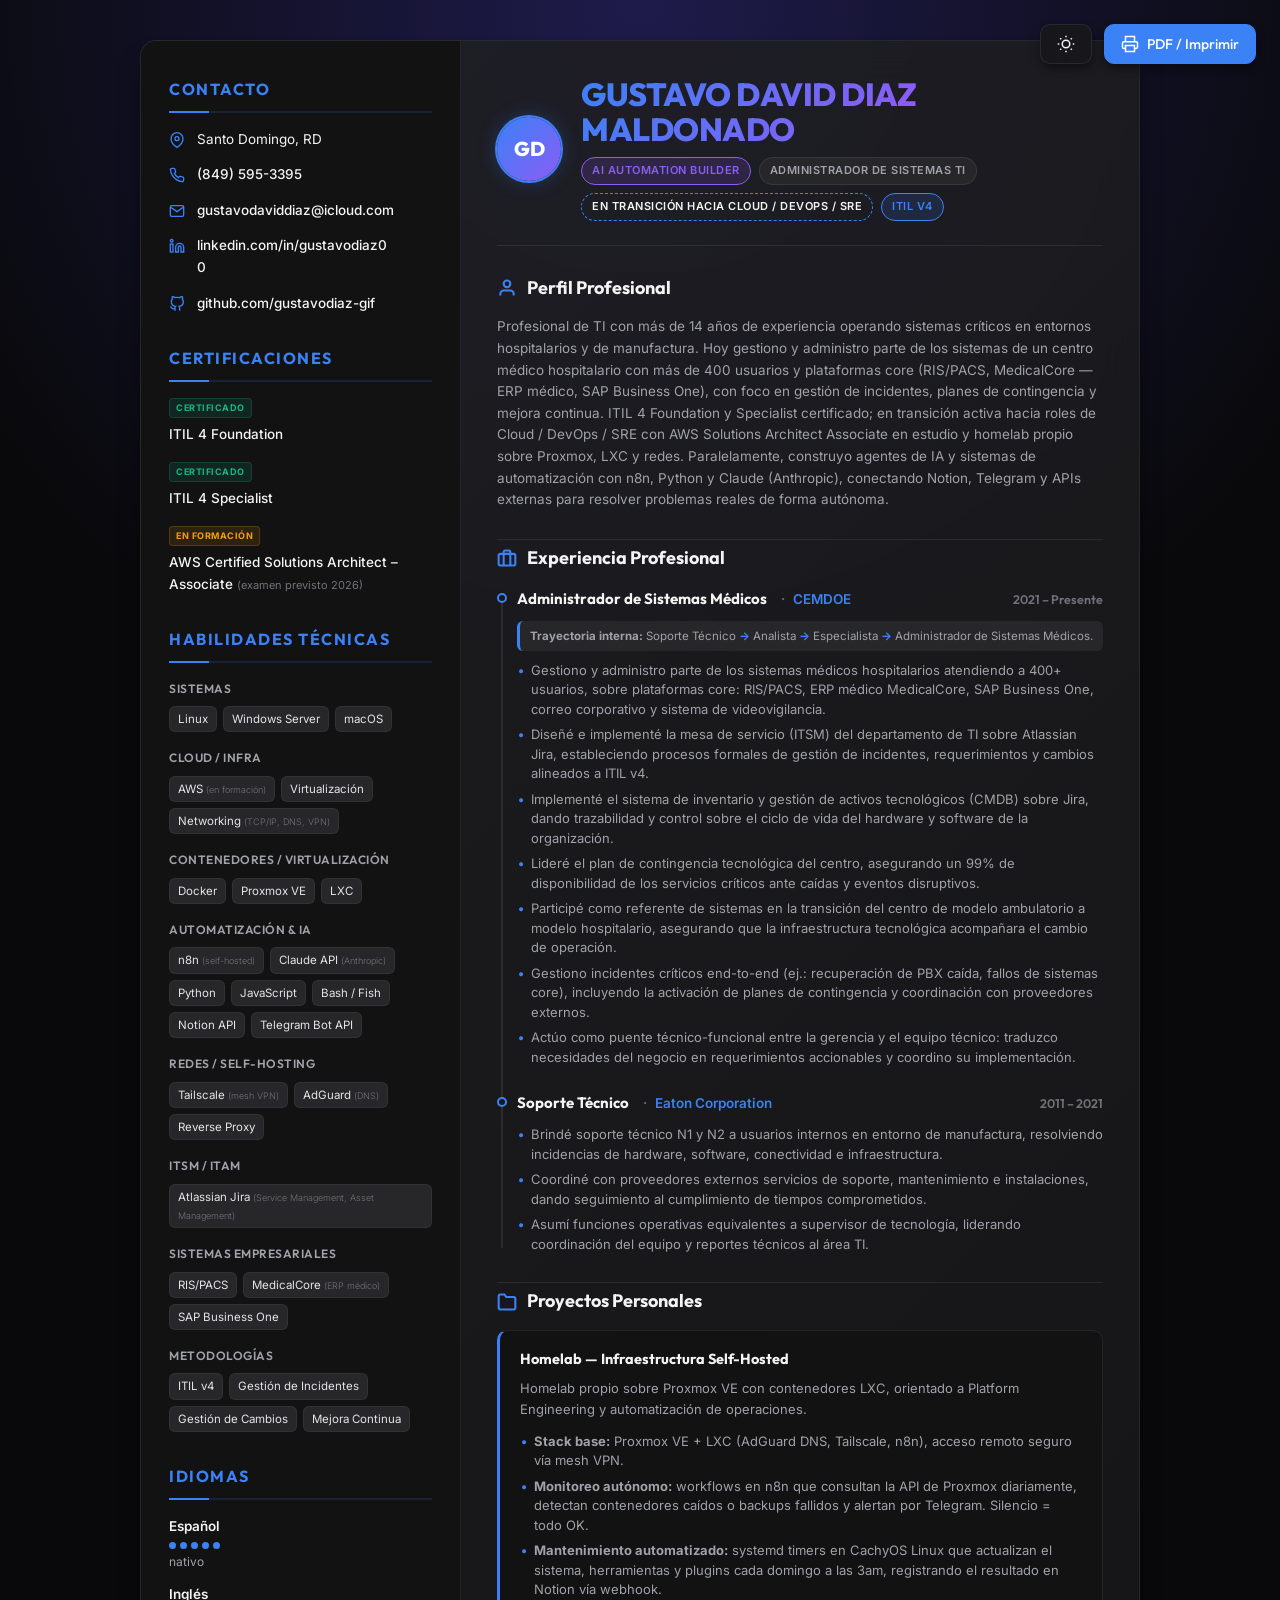
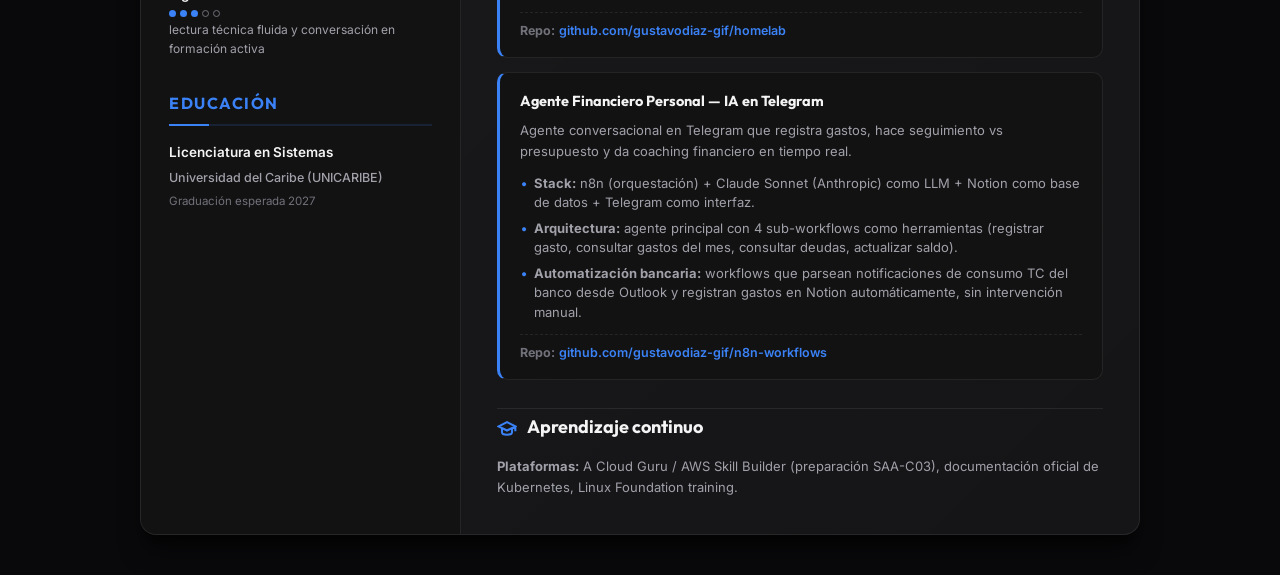
==== commit fa4e6be4: "Mejoras visuales: avatar GD, gradient en nombre, dots de idiomas, borders de proyecto y divisores de" ====
--- a/index.html
+++ b/index.html
@@ -257,10 +257,24 @@
                     <ul class="languages-list">
                         <li>
                             <span class="lang-name">Español</span>
+                            <div class="lang-dots" aria-label="Nivel: Nativo">
+                                <span class="dot filled"></span>
+                                <span class="dot filled"></span>
+                                <span class="dot filled"></span>
+                                <span class="dot filled"></span>
+                                <span class="dot filled"></span>
+                            </div>
                             <span class="lang-level">nativo</span>
                         </li>
                         <li>
                             <span class="lang-name">Inglés</span>
+                            <div class="lang-dots" aria-label="Nivel: Intermedio-Alto">
+                                <span class="dot filled"></span>
+                                <span class="dot filled"></span>
+                                <span class="dot filled"></span>
+                                <span class="dot empty"></span>
+                                <span class="dot empty"></span>
+                            </div>
                             <span class="lang-level">lectura técnica fluida y conversación en formación activa</span>
                         </li>
                     </ul>
@@ -283,11 +297,17 @@
                 
                 <!-- Main Header -->
                 <header class="cv-header">
-                    <h1 class="cv-name">GUSTAVO DAVID DIAZ MALDONADO</h1>
-                    <div class="cv-titles">
-                        <span class="title-badge">Administrador de Sistemas TI</span>
-                        <span class="title-badge outline">En transición hacia Cloud / DevOps / SRE</span>
-                        <span class="title-badge active-accent">ITIL v4</span>
+                    <div class="cv-header-row">
+                        <div class="cv-avatar" aria-hidden="true">GD</div>
+                        <div class="cv-header-info">
+                            <h1 class="cv-name">GUSTAVO DAVID DIAZ MALDONADO</h1>
+                            <div class="cv-titles">
+                                <span class="title-badge ai-accent">AI Automation Builder</span>
+                                <span class="title-badge">Administrador de Sistemas TI</span>
+                                <span class="title-badge outline">En transición hacia Cloud / DevOps / SRE</span>
+                                <span class="title-badge active-accent">ITIL v4</span>
+                            </div>
+                        </div>
                     </div>
                 </header>
 
--- a/style.css
+++ b/style.css
@@ -286,7 +286,8 @@
 }
 
 .contact-list a {
-    word-break: break-all;
+    overflow-wrap: break-word;
+    word-break: break-word;
     font-weight: 500;
 }
 
@@ -408,6 +409,28 @@
     color: var(--text-secondary);
 }
 
+.lang-dots {
+    display: flex;
+    gap: 4px;
+    margin: 3px 0 1px;
+}
+
+.dot {
+    width: 7px;
+    height: 7px;
+    border-radius: 50%;
+    flex-shrink: 0;
+}
+
+.dot.filled {
+    background-color: var(--accent-primary);
+}
+
+.dot.empty {
+    background-color: transparent;
+    border: 1.5px solid var(--text-muted);
+}
+
 /* Education */
 .education-item {
     display: flex;
@@ -451,6 +474,11 @@
     gap: 14px;
 }
 
+.main-section + .main-section {
+    border-top: 1px solid var(--border-color);
+    padding-top: 4px;
+}
+
 .section-title {
     font-family: var(--font-heading);
     font-size: 18px;
@@ -469,11 +497,40 @@
 
 /* Header */
 .cv-header {
-    display: flex;
-    flex-direction: column;
-    gap: 12px;
     border-bottom: 1px solid var(--border-color);
     padding-bottom: 24px;
+}
+
+.cv-header-row {
+    display: flex;
+    align-items: center;
+    gap: 20px;
+}
+
+.cv-header-info {
+    flex: 1;
+    min-width: 0;
+    display: flex;
+    flex-direction: column;
+    gap: 10px;
+}
+
+.cv-avatar {
+    width: 64px;
+    height: 64px;
+    border-radius: 50%;
+    background: linear-gradient(135deg, var(--accent-primary) 0%, #8b5cf6 100%);
+    display: flex;
+    align-items: center;
+    justify-content: center;
+    font-family: var(--font-heading);
+    font-size: 20px;
+    font-weight: 800;
+    color: #ffffff;
+    -webkit-text-fill-color: #ffffff;
+    flex-shrink: 0;
+    letter-spacing: -0.5px;
+    box-shadow: 0 0 0 2px var(--accent-primary), 0 0 20px var(--accent-glow);
 }
 
 .cv-name {
@@ -483,6 +540,10 @@
     line-height: 1.1;
     letter-spacing: -0.5px;
     color: var(--text-primary);
+    background: linear-gradient(135deg, var(--accent-primary) 0%, #8b5cf6 60%);
+    -webkit-background-clip: text;
+    -webkit-text-fill-color: transparent;
+    background-clip: text;
 }
 
 .cv-titles {
@@ -515,12 +576,18 @@
     color: var(--text-primary);
 }
 
+.title-badge.ai-accent {
+    background-color: rgba(139, 92, 246, 0.15);
+    color: #8b5cf6;
+    border: 1px solid #8b5cf6;
+}
+
 /* Profile Section */
 .profile-text {
     font-size: 13.5px;
     line-height: 1.6;
     color: var(--text-secondary);
-    text-align: justify;
+    text-align: left;
 }
 
 /* Experience / Timeline Section */
@@ -648,6 +715,7 @@
 .project-card {
     background-color: var(--bg-sidebar);
     border: 1px solid var(--border-color);
+    border-left: 3px solid var(--accent-primary);
     border-radius: var(--border-radius-md);
     padding: 16px 20px;
     display: flex;
@@ -891,6 +959,12 @@
 
     .cv-name {
         font-size: 26px;
+    }
+
+    .cv-avatar {
+        width: 52px;
+        height: 52px;
+        font-size: 17px;
     }
     
     .job-header {
@@ -960,12 +1034,62 @@
     }
 
     /* Hide Web Controls & Copy Tools */
-    .web-controls, 
+    .web-controls,
     #webControls,
     .copy-btn,
     .copy-tooltip,
     .btn-tooltip {
         display: none !important;
+    }
+
+    /* Remove gradient from name — flat color for PDF */
+    .cv-name {
+        background: none !important;
+        -webkit-background-clip: unset !important;
+        background-clip: unset !important;
+        -webkit-text-fill-color: #0f172a !important;
+        color: #0f172a !important;
+    }
+
+    /* Avatar in print */
+    .cv-header-row {
+        gap: 12px !important;
+    }
+
+    .cv-avatar {
+        width: 44px !important;
+        height: 44px !important;
+        font-size: 14px !important;
+        box-shadow: none !important;
+        -webkit-text-fill-color: #ffffff !important;
+        -webkit-print-color-adjust: exact !important;
+        print-color-adjust: exact !important;
+    }
+
+    /* Section dividers */
+    .main-section + .main-section {
+        border-top-color: #e2e8f0 !important;
+        padding-top: 4px !important;
+    }
+
+    /* Language dots */
+    .dot.filled {
+        background-color: #1d4ed8 !important;
+        -webkit-print-color-adjust: exact !important;
+        print-color-adjust: exact !important;
+    }
+
+    .dot.empty {
+        border-color: #94a3b8 !important;
+    }
+
+    /* AI accent badge */
+    .title-badge.ai-accent {
+        background-color: #f5f3ff !important;
+        color: #6d28d9 !important;
+        border-color: #6d28d9 !important;
+        -webkit-print-color-adjust: exact !important;
+        print-color-adjust: exact !important;
     }
 
     /* Reset skill group hover padding for print */
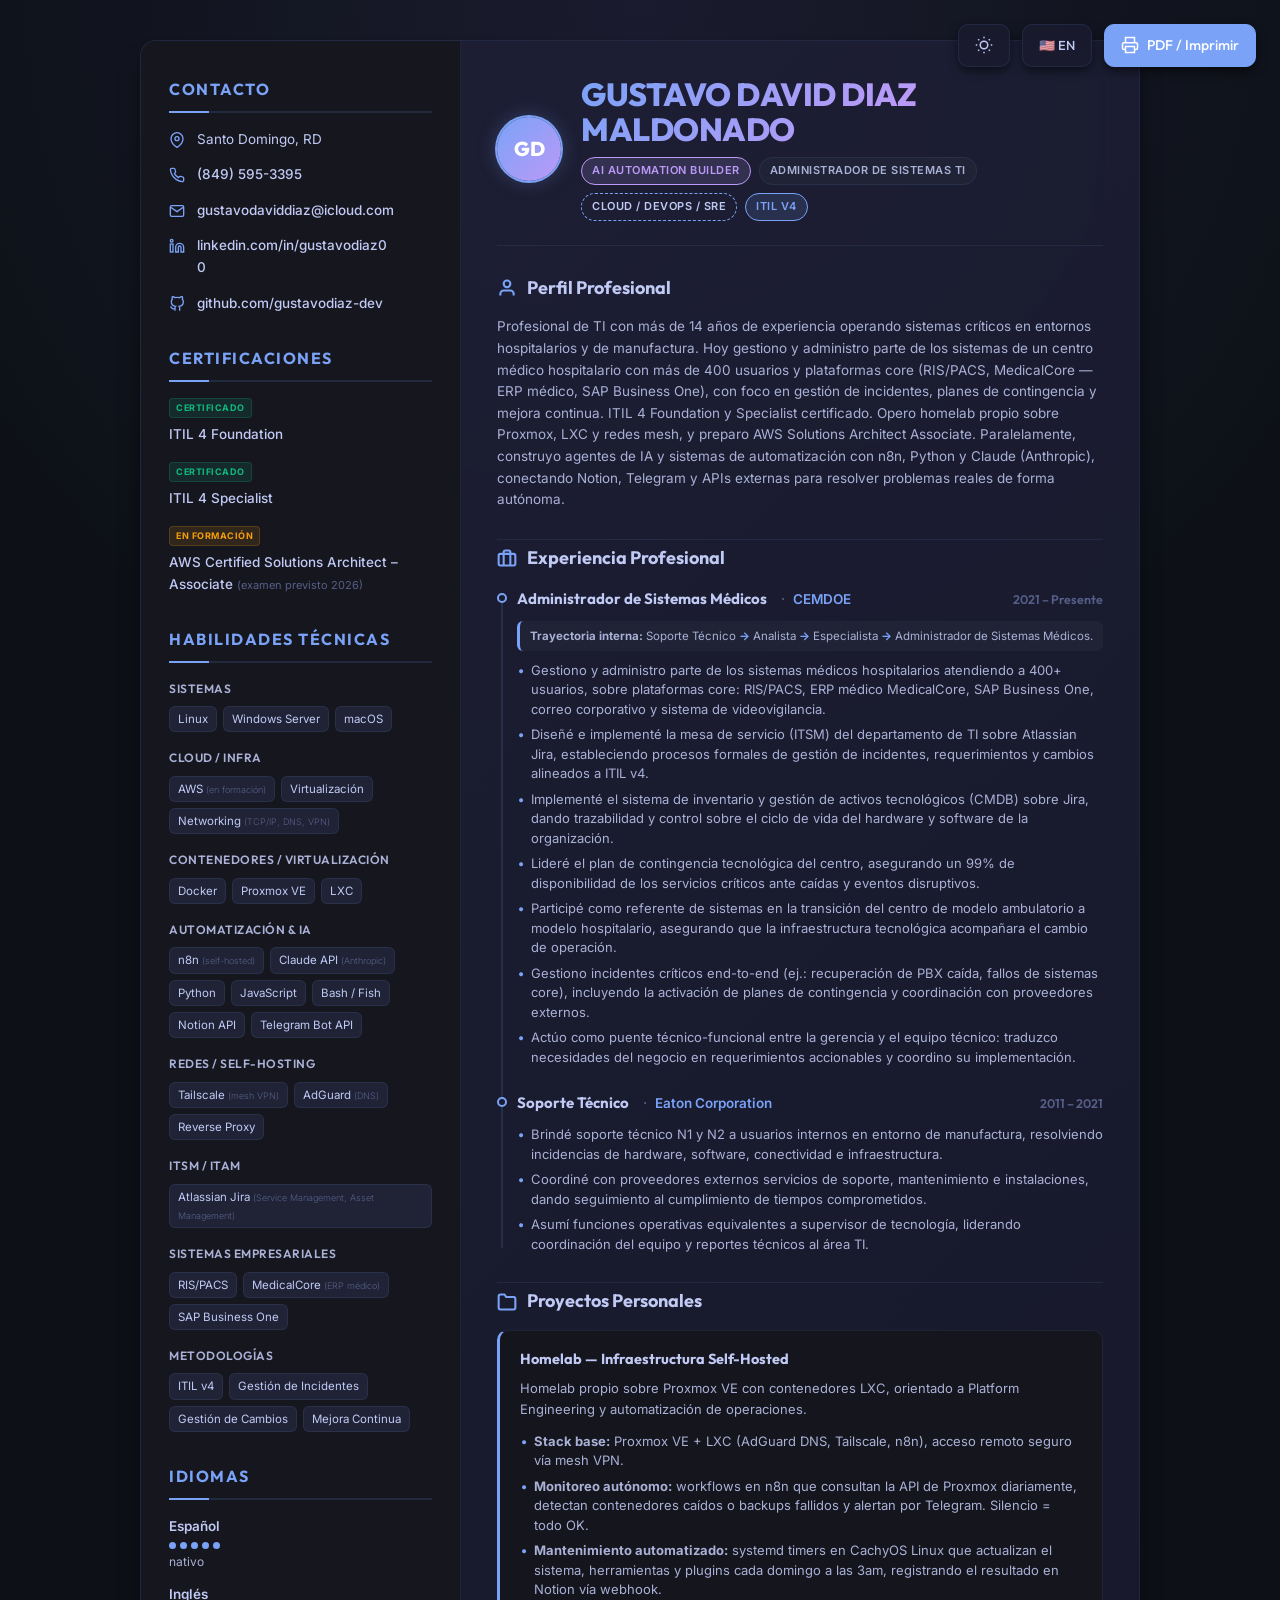
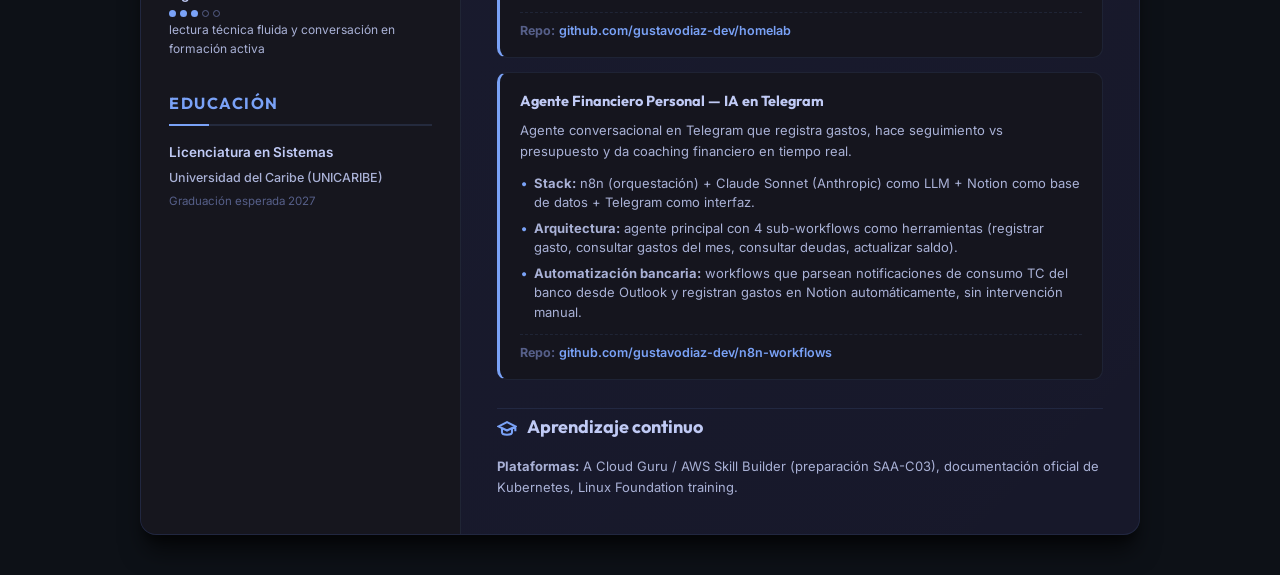
==== commit 1b7251a2: "Update username references to gustavodiaz-dev" ====
--- a/index.html
+++ b/index.html
@@ -4,13 +4,13 @@
     <meta charset="UTF-8">
     <meta name="viewport" content="width=device-width, initial-scale=1.0">
     <title>Gustavo David Diaz Maldonado - Administrador de Sistemas TI | Cloud, DevOps & AI Automation</title>
-    <meta name="description" content="CV profesional de Gustavo David Diaz Maldonado, Administrador de Sistemas TI certificado en ITIL v4, en transición hacia Cloud/DevOps/SRE y constructor de agentes de IA con n8n y Claude.">
+    <meta name="description" content="CV profesional de Gustavo David Diaz Maldonado, Administrador de Sistemas TI certificado en ITIL v4, Cloud/DevOps/SRE y constructor de agentes de IA con n8n y Claude.">
 
     <!-- Open Graph / LinkedIn Metadata -->
     <meta property="og:title" content="Gustavo David Diaz Maldonado - CV Profesional">
-    <meta property="og:description" content="Administrador de Sistemas TI en transición activa hacia Cloud / DevOps / SRE. Constructor de agentes de IA con n8n y Claude. Certificado en ITIL v4. Santo Domingo, RD.">
+    <meta property="og:description" content="Administrador de Sistemas TI | AI Automation Builder | Cloud / DevOps. Constructor de agentes de IA con n8n y Claude. Certificado en ITIL v4. Santo Domingo, RD.">
     <meta property="og:type" content="website">
-    <meta property="og:url" content="https://gustavodiaz-gif.github.io/cv/">
+    <meta property="og:url" content="https://gustavodiaz-dev.github.io/cv/">
     
     <!-- JSON-LD Structured Data for Person (SEO) -->
     <script type="application/ld+json">
@@ -28,10 +28,10 @@
         "addressLocality": "Santo Domingo",
         "addressCountry": "RD"
       },
-      "url": "https://gustavodiaz-gif.github.io/cv/",
+      "url": "https://gustavodiaz-dev.github.io/cv/",
       "sameAs": [
         "https://www.linkedin.com/in/gustavodiaz00",
-        "https://github.com/gustavodiaz-gif"
+        "https://github.com/gustavodiaz-dev"
       ]
     }
     </script>
@@ -65,6 +65,9 @@
                 <path d="M21 12.79A9 9 0 1 1 11.21 3 7 7 0 0 0 21 12.79z"></path>
             </svg>
         </button>
+        <a href="en.html" class="control-btn" title="View in English" aria-label="View in English" style="text-decoration:none;display:flex;align-items:center;gap:6px;font-size:13px;font-weight:500;">
+            🇺🇸 EN
+        </a>
         <button id="printBtn" class="control-btn primary-btn" title="Guardar PDF / Imprimir" aria-label="Guardar PDF / Imprimir">
             <svg aria-hidden="true" class="icon" viewBox="0 0 24 24" fill="none" stroke="currentColor" stroke-width="2">
                 <polyline points="6 9 6 2 18 2 18 9"></polyline>
@@ -140,8 +143,8 @@
                             <svg aria-hidden="true" class="contact-icon" viewBox="0 0 24 24" fill="none" stroke="currentColor" stroke-width="2">
                                 <path d="M9 19c-5 1.5-5-2.5-7-3m14 6v-3.87a3.37 3.37 0 0 0-.94-2.61c3.14-.35 6.44-1.54 6.44-7A5.44 5.44 0 0 0 20 4.77 5.07 5.07 0 0 0 19.91 1S18.73.65 16 2.48a13.38 13.38 0 0 0-7 0C6.27.65 5.09 1 5.09 1A5.07 5.07 0 0 0 5 4.77a5.44 5.44 0 0 0-1.5 3.78c0 5.42 3.3 6.61 6.44 7A3.37 3.37 0 0 0 9 18.13V22"></path>
                             </svg>
-                            <a href="https://github.com/gustavodiaz-gif" target="_blank" rel="noopener noreferrer">github.com/gustavodiaz-gif</a>
-                            <button class="copy-btn" data-copy="https://github.com/gustavodiaz-gif" title="Copiar GitHub" aria-label="Copiar GitHub">
+                            <a href="https://github.com/gustavodiaz-dev" target="_blank" rel="noopener noreferrer">github.com/gustavodiaz-dev</a>
+                            <button class="copy-btn" data-copy="https://github.com/gustavodiaz-dev" title="Copiar GitHub" aria-label="Copiar GitHub">
                                 <svg aria-hidden="true" class="copy-btn-icon" viewBox="0 0 24 24" fill="none" stroke="currentColor" stroke-width="2.5">
                                     <rect x="9" y="9" width="13" height="13" rx="2" ry="2"></rect>
                                     <path d="M5 15H4a2 2 0 0 1-2-2V4a2 2 0 0 1 2-2h9a2 2 0 0 1 2 2v1"></path>
@@ -304,7 +307,7 @@
                             <div class="cv-titles">
                                 <span class="title-badge ai-accent">AI Automation Builder</span>
                                 <span class="title-badge">Administrador de Sistemas TI</span>
-                                <span class="title-badge outline">En transición hacia Cloud / DevOps / SRE</span>
+                                <span class="title-badge outline">Cloud / DevOps / SRE</span>
                                 <span class="title-badge active-accent">ITIL v4</span>
                             </div>
                         </div>
@@ -321,7 +324,7 @@
                         Perfil Profesional
                     </h2>
                     <p class="profile-text">
-                        Profesional de TI con más de 14 años de experiencia operando sistemas críticos en entornos hospitalarios y de manufactura. Hoy gestiono y administro parte de los sistemas de un centro médico hospitalario con más de 400 usuarios y plataformas core (RIS/PACS, MedicalCore — ERP médico, SAP Business One), con foco en gestión de incidentes, planes de contingencia y mejora continua. ITIL 4 Foundation y Specialist certificado; en transición activa hacia roles de Cloud / DevOps / SRE con AWS Solutions Architect Associate en estudio y homelab propio sobre Proxmox, LXC y redes. Paralelamente, construyo agentes de IA y sistemas de automatización con n8n, Python y Claude (Anthropic), conectando Notion, Telegram y APIs externas para resolver problemas reales de forma autónoma.
+                        Profesional de TI con más de 14 años de experiencia operando sistemas críticos en entornos hospitalarios y de manufactura. Hoy gestiono y administro parte de los sistemas de un centro médico hospitalario con más de 400 usuarios y plataformas core (RIS/PACS, MedicalCore — ERP médico, SAP Business One), con foco en gestión de incidentes, planes de contingencia y mejora continua. ITIL 4 Foundation y Specialist certificado. Opero homelab propio sobre Proxmox, LXC y redes mesh, y preparo AWS Solutions Architect Associate. Paralelamente, construyo agentes de IA y sistemas de automatización con n8n, Python y Claude (Anthropic), conectando Notion, Telegram y APIs externas para resolver problemas reales de forma autónoma.
                     </p>
                 </section>
 
@@ -406,7 +409,7 @@
                             <li><strong>Mantenimiento automatizado:</strong> systemd timers en CachyOS Linux que actualizan el sistema, herramientas y plugins cada domingo a las 3am, registrando el resultado en Notion vía webhook.</li>
                         </ul>
                         <div class="project-repo">
-                            <strong>Repo:</strong> <a href="https://github.com/gustavodiaz-gif/homelab" target="_blank" rel="noopener noreferrer">github.com/gustavodiaz-gif/homelab</a>
+                            <strong>Repo:</strong> <a href="https://github.com/gustavodiaz-dev/homelab" target="_blank" rel="noopener noreferrer">github.com/gustavodiaz-dev/homelab</a>
                         </div>
                     </div>
 
@@ -423,7 +426,7 @@
                             <li><strong>Automatización bancaria:</strong> workflows que parsean notificaciones de consumo TC del banco desde Outlook y registran gastos en Notion automáticamente, sin intervención manual.</li>
                         </ul>
                         <div class="project-repo">
-                            <strong>Repo:</strong> <a href="https://github.com/gustavodiaz-gif/n8n-workflows" target="_blank" rel="noopener noreferrer">github.com/gustavodiaz-gif/n8n-workflows</a>
+                            <strong>Repo:</strong> <a href="https://github.com/gustavodiaz-dev/n8n-workflows" target="_blank" rel="noopener noreferrer">github.com/gustavodiaz-dev/n8n-workflows</a>
                         </div>
                     </div>
                 </section>
--- a/style.css
+++ b/style.css
@@ -18,37 +18,37 @@
     --container-width: 1000px;
 }
 
-/* Dark Theme Variables */
+/* Dark Theme Variables — Tokyo Night */
 .dark-theme {
-    --bg-page: #09090b;
-    --bg-page-gradient: radial-gradient(circle at 50% 0%, #1e1b4b 0%, #09090b 70%);
-    --bg-container: rgba(24, 24, 27, 0.85);
-    --bg-sidebar: rgba(18, 18, 20, 0.95);
-    --border-color: rgba(255, 255, 255, 0.08);
-    --border-hover: rgba(255, 255, 255, 0.15);
-    
-    --text-primary: #f4f4f5;
-    --text-secondary: #a1a1aa;
-    --text-muted: #71717a;
-    
-    --accent-primary: #3b82f6;
-    --accent-hover: #60a5fa;
-    --accent-light: rgba(59, 130, 246, 0.15);
-    --accent-glow: rgba(59, 130, 246, 0.3);
-    
-    --badge-bg: #27272a;
-    --badge-text: #e4e4e7;
-    --badge-border: rgba(255, 255, 255, 0.05);
-    
-    --timeline-dot-border: #3b82f6;
-    --timeline-line: rgba(255, 255, 255, 0.08);
-    
-    --shadow-sm: 0 1px 2px rgba(0, 0, 0, 0.5);
-    --shadow-md: 0 4px 10px rgba(0, 0, 0, 0.4);
-    --shadow-lg: 0 20px 25px -5px rgba(0, 0, 0, 0.5), 0 10px 10px -5px rgba(0, 0, 0, 0.4);
-    
+    --bg-page: #0d1117;
+    --bg-page-gradient: radial-gradient(circle at 50% 0%, #1a1b2e 0%, #0d1117 70%);
+    --bg-container: rgba(26, 27, 46, 0.85);
+    --bg-sidebar: rgba(22, 22, 30, 0.97);
+    --border-color: rgba(122, 162, 247, 0.1);
+    --border-hover: rgba(122, 162, 247, 0.22);
+
+    --text-primary: #c0caf5;
+    --text-secondary: #a9b1d6;
+    --text-muted: #565f89;
+
+    --accent-primary: #7aa2f7;
+    --accent-hover: #a9c1fa;
+    --accent-light: rgba(122, 162, 247, 0.14);
+    --accent-glow: rgba(122, 162, 247, 0.28);
+
+    --badge-bg: #1f2335;
+    --badge-text: #c0caf5;
+    --badge-border: rgba(122, 162, 247, 0.1);
+
+    --timeline-dot-border: #7aa2f7;
+    --timeline-line: rgba(122, 162, 247, 0.14);
+
+    --shadow-sm: 0 1px 2px rgba(0, 0, 0, 0.6);
+    --shadow-md: 0 4px 10px rgba(0, 0, 0, 0.5);
+    --shadow-lg: 0 20px 25px -5px rgba(0, 0, 0, 0.6), 0 10px 10px -5px rgba(0, 0, 0, 0.4);
+
     --backdrop-blur: 20px;
-    --glass-shimmer: linear-gradient(135deg, rgba(255,255,255,0.03) 0%, rgba(255,255,255,0) 100%);
+    --glass-shimmer: linear-gradient(135deg, rgba(122,162,247,0.04) 0%, rgba(122,162,247,0) 100%);
 }
 
 /* Light Theme Variables */
@@ -64,16 +64,16 @@
     --text-secondary: #475569;
     --text-muted: #64748b;
     
-    --accent-primary: #2563eb;
-    --accent-hover: #1d4ed8;
-    --accent-light: rgba(37, 99, 216, 0.08);
-    --accent-glow: rgba(37, 99, 216, 0.2);
-    
-    --badge-bg: #e2e8f0;
-    --badge-text: #1e293b;
-    --badge-border: rgba(0, 0, 0, 0.03);
-    
-    --timeline-dot-border: #2563eb;
+    --accent-primary: #3d6ec5;
+    --accent-hover: #2e5fb3;
+    --accent-light: rgba(122, 162, 247, 0.1);
+    --accent-glow: rgba(122, 162, 247, 0.2);
+
+    --badge-bg: #e8ecf4;
+    --badge-text: #1e2030;
+    --badge-border: rgba(61, 110, 197, 0.08);
+
+    --timeline-dot-border: #3d6ec5;
     --timeline-line: rgba(0, 0, 0, 0.08);
     
     --shadow-sm: 0 1px 2px rgba(0, 0, 0, 0.05);
@@ -519,7 +519,7 @@
     width: 64px;
     height: 64px;
     border-radius: 50%;
-    background: linear-gradient(135deg, var(--accent-primary) 0%, #8b5cf6 100%);
+    background: linear-gradient(135deg, var(--accent-primary) 0%, #bb9af7 100%);
     display: flex;
     align-items: center;
     justify-content: center;
@@ -540,7 +540,7 @@
     line-height: 1.1;
     letter-spacing: -0.5px;
     color: var(--text-primary);
-    background: linear-gradient(135deg, var(--accent-primary) 0%, #8b5cf6 60%);
+    background: linear-gradient(135deg, var(--accent-primary) 0%, #bb9af7 60%);
     -webkit-background-clip: text;
     -webkit-text-fill-color: transparent;
     background-clip: text;
@@ -577,9 +577,9 @@
 }
 
 .title-badge.ai-accent {
-    background-color: rgba(139, 92, 246, 0.15);
-    color: #8b5cf6;
-    border: 1px solid #8b5cf6;
+    background-color: rgba(187, 154, 247, 0.15);
+    color: #bb9af7;
+    border: 1px solid #bb9af7;
 }
 
 /* Profile Section */
@@ -1021,13 +1021,13 @@
         --bg-container: #ffffff !important;
         --bg-sidebar: #f8fafc !important;
         --border-color: #e2e8f0 !important;
-        --accent-primary: #1d4ed8 !important; /* Rich Dark Blue */
-        --accent-hover: #1e40af !important;
-        --accent-light: #eff6ff !important;
+        --accent-primary: #2e5fb3 !important; /* Tokyo Night blue, darkened for print */
+        --accent-hover: #2454a4 !important;
+        --accent-light: #eef2ff !important;
         --badge-bg: #f1f5f9 !important;
         --badge-text: #0f172a !important;
         --timeline-line: #cbd5e1 !important;
-        --timeline-dot-border: #1d4ed8 !important;
+        --timeline-dot-border: #2e5fb3 !important;
         --shadow-sm: none !important;
         --shadow-md: none !important;
         --shadow-lg: none !important;
@@ -1074,7 +1074,7 @@
 
     /* Language dots */
     .dot.filled {
-        background-color: #1d4ed8 !important;
+        background-color: #2e5fb3 !important;
         -webkit-print-color-adjust: exact !important;
         print-color-adjust: exact !important;
     }
@@ -1085,9 +1085,9 @@
 
     /* AI accent badge */
     .title-badge.ai-accent {
-        background-color: #f5f3ff !important;
-        color: #6d28d9 !important;
-        border-color: #6d28d9 !important;
+        background-color: #f0ecff !important;
+        color: #6e3fbb !important;
+        border-color: #6e3fbb !important;
         -webkit-print-color-adjust: exact !important;
         print-color-adjust: exact !important;
     }
@@ -1254,12 +1254,12 @@
 
     .title-badge.active-accent {
         background-color: #eff6ff !important;
-        color: #1d4ed8 !important;
-        border-color: #1d4ed8 !important;
+        color: #2e5fb3 !important;
+        border-color: #2e5fb3 !important;
     }
 
     .title-badge.outline {
-        border: 1px dashed #1d4ed8 !important;
+        border: 1px dashed #2e5fb3 !important;
         color: #0f172a !important;
     }
 
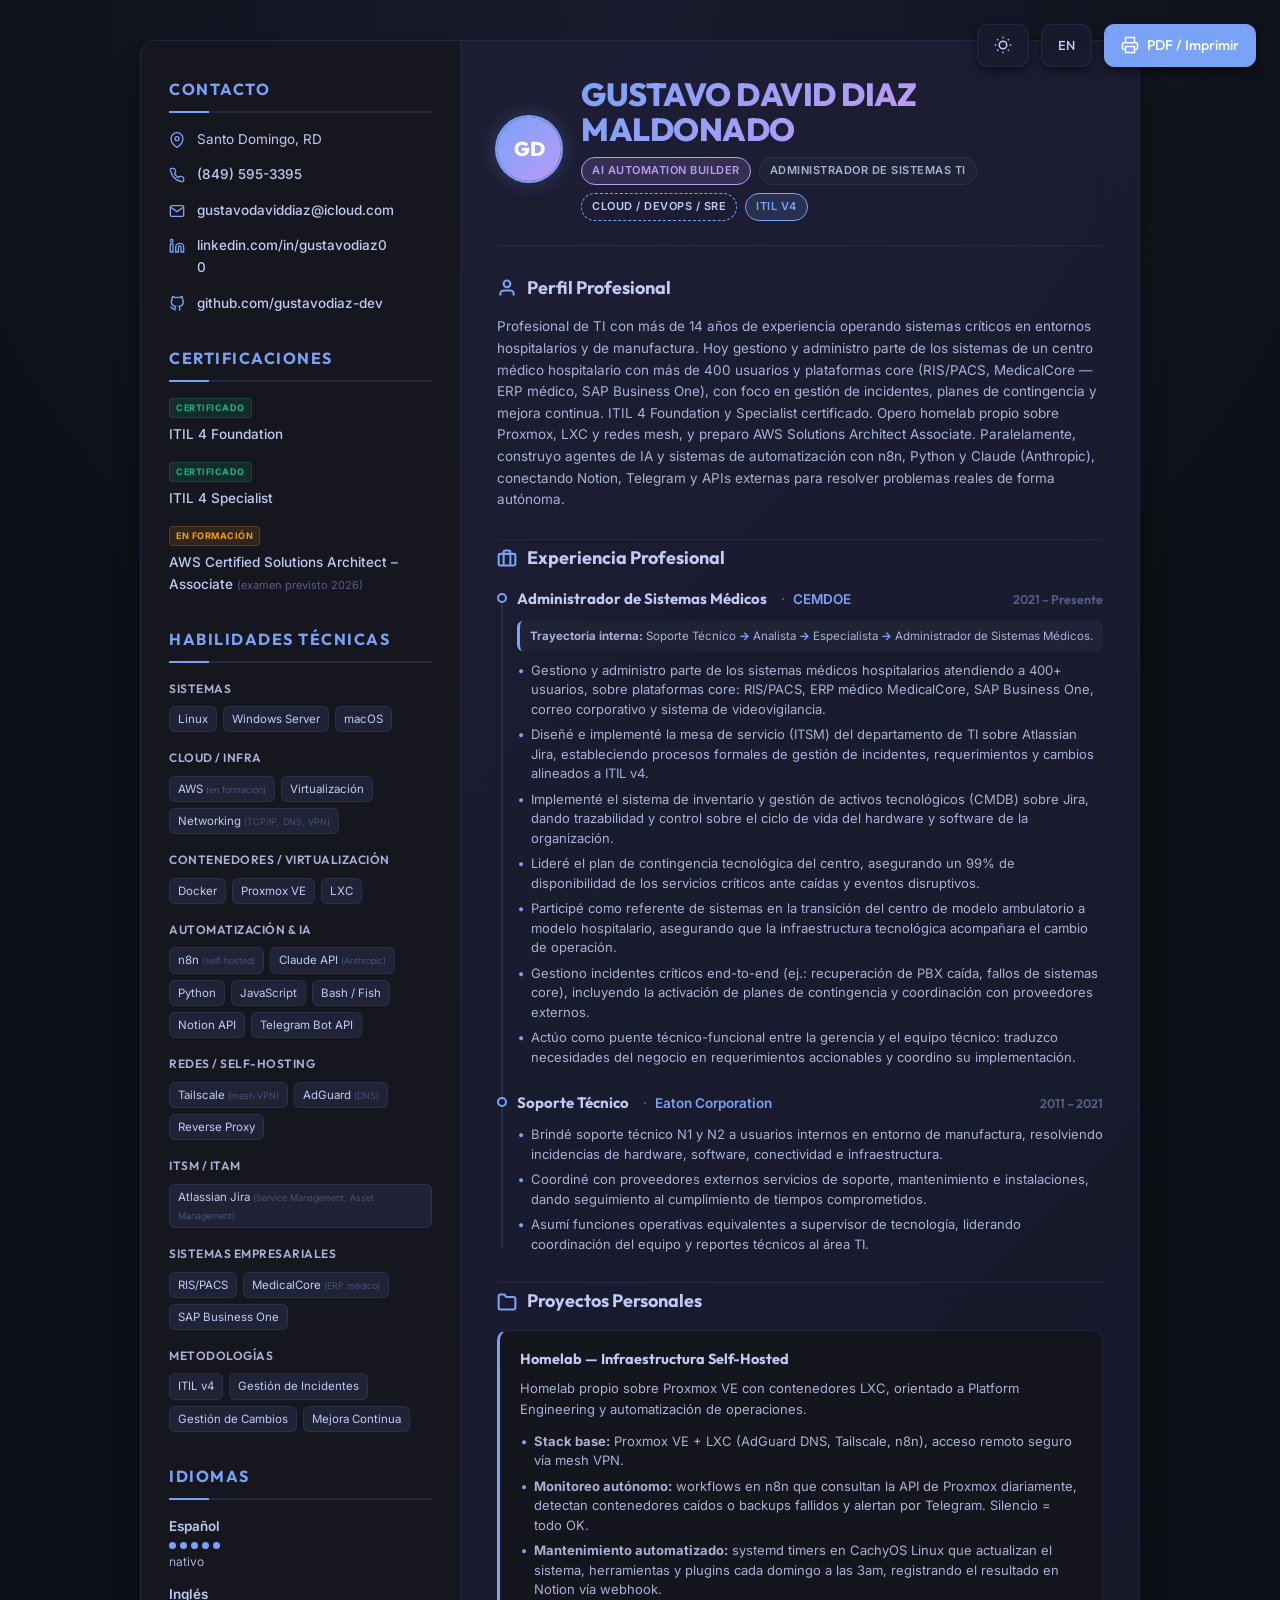
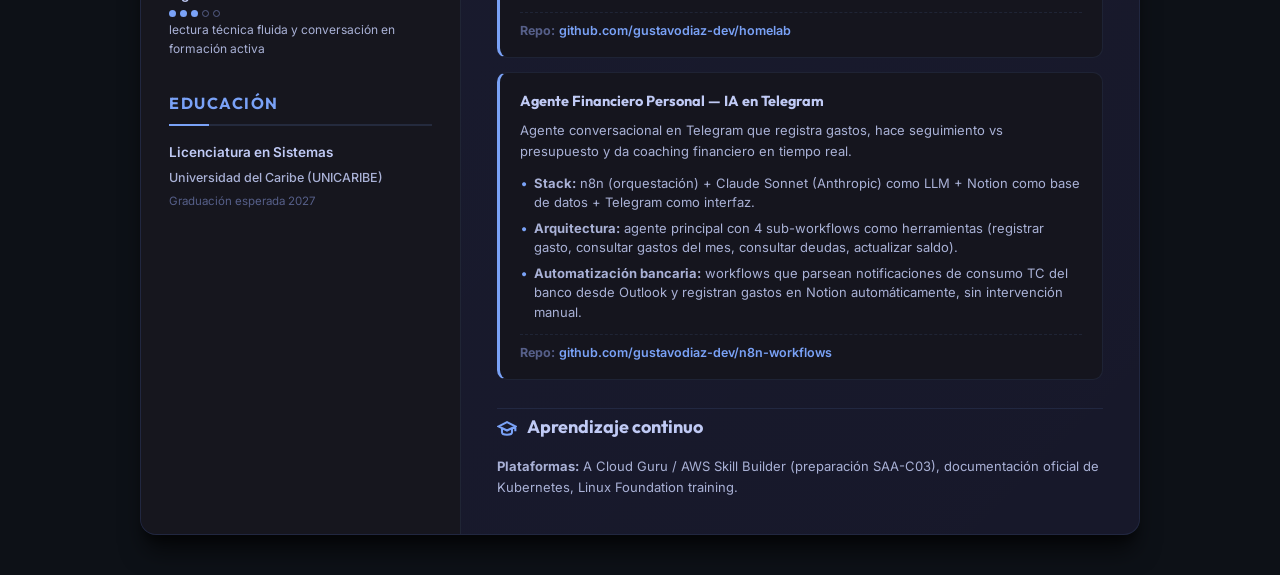
==== commit 0fd888bd: "Remove emoji from README links and language switcher buttons Co-Authored-By: Claude Sonnet 4.6 <nore" ====
--- a/index.html
+++ b/index.html
@@ -11,6 +11,9 @@
     <meta property="og:description" content="Administrador de Sistemas TI | AI Automation Builder | Cloud / DevOps. Constructor de agentes de IA con n8n y Claude. Certificado en ITIL v4. Santo Domingo, RD.">
     <meta property="og:type" content="website">
     <meta property="og:url" content="https://gustavodiaz-dev.github.io/cv/">
+    <meta property="og:image" content="https://gustavodiaz-dev.github.io/cv/og-preview.png">
+    <meta property="og:image:width" content="1200">
+    <meta property="og:image:height" content="630">
     
     <!-- JSON-LD Structured Data for Person (SEO) -->
     <script type="application/ld+json">
@@ -66,7 +69,7 @@
             </svg>
         </button>
         <a href="en.html" class="control-btn" title="View in English" aria-label="View in English" style="text-decoration:none;display:flex;align-items:center;gap:6px;font-size:13px;font-weight:500;">
-            🇺🇸 EN
+            EN
         </a>
         <button id="printBtn" class="control-btn primary-btn" title="Guardar PDF / Imprimir" aria-label="Guardar PDF / Imprimir">
             <svg aria-hidden="true" class="icon" viewBox="0 0 24 24" fill="none" stroke="currentColor" stroke-width="2">
